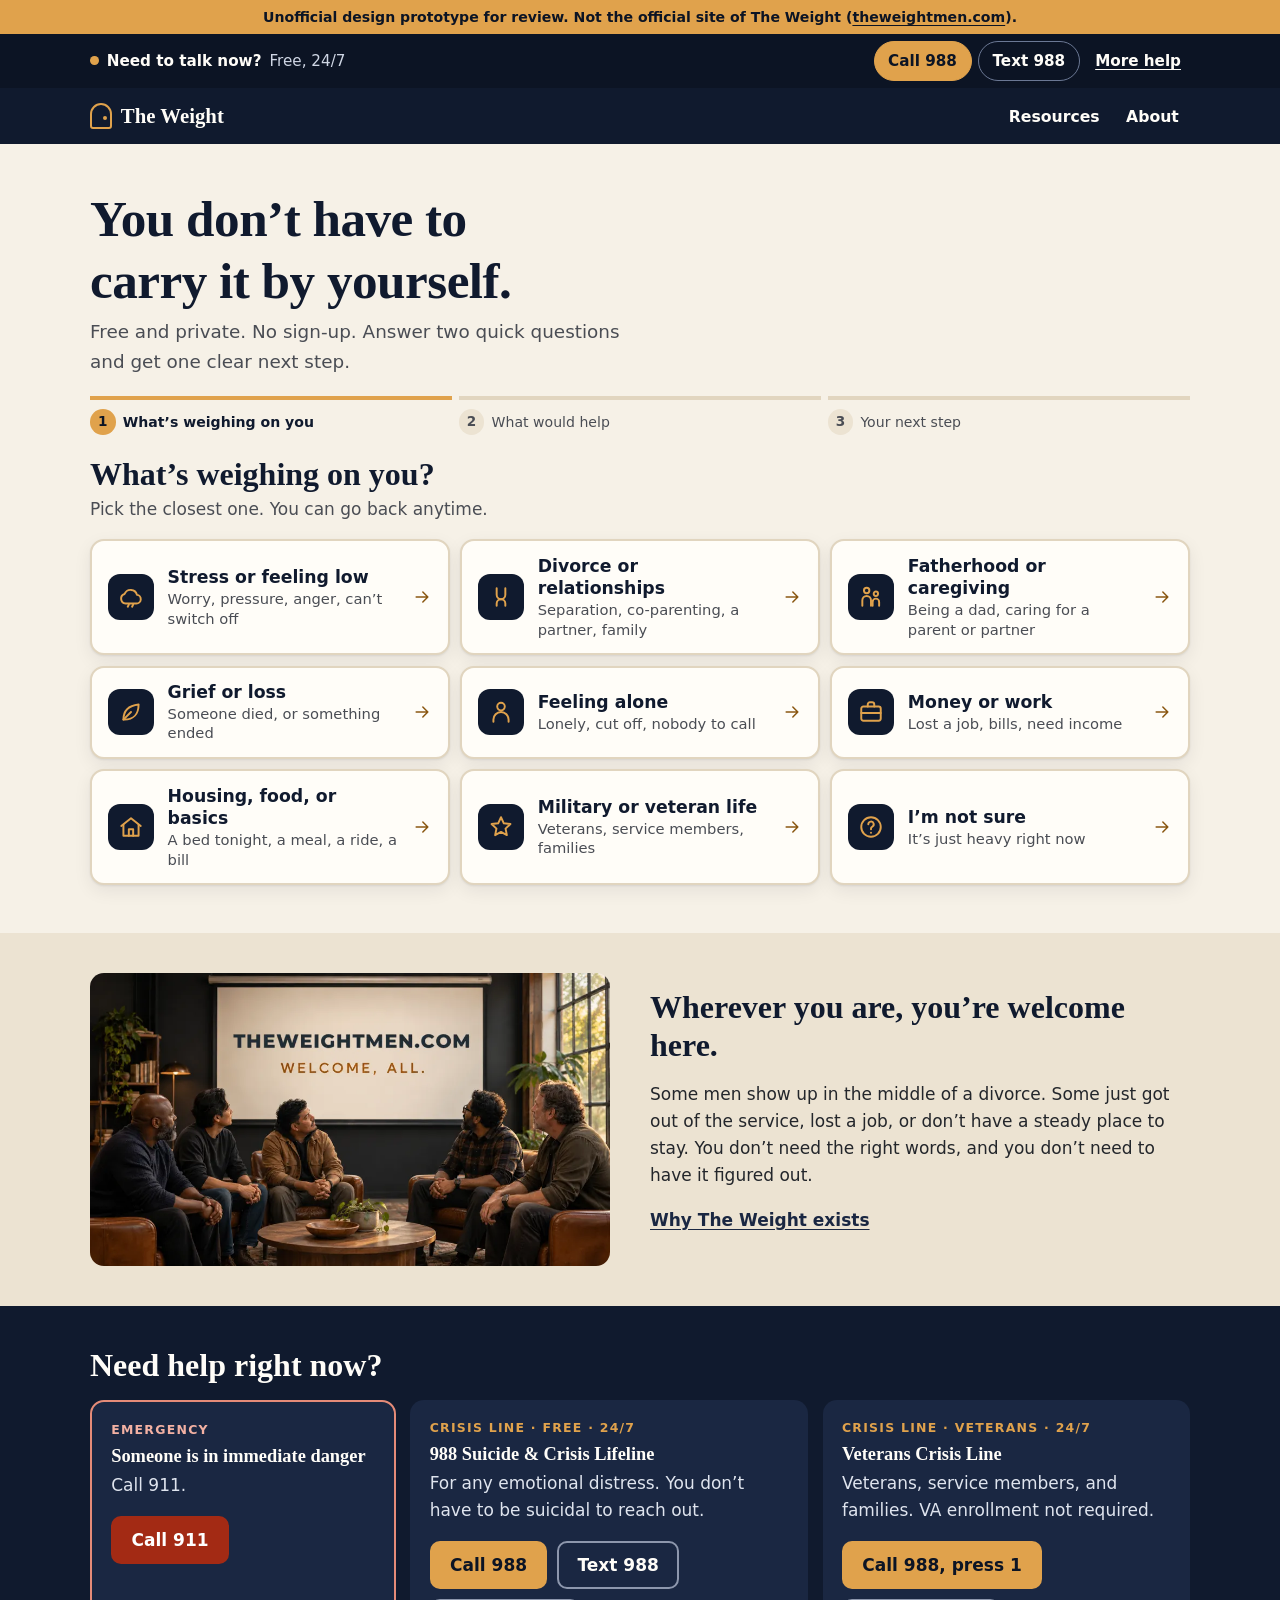
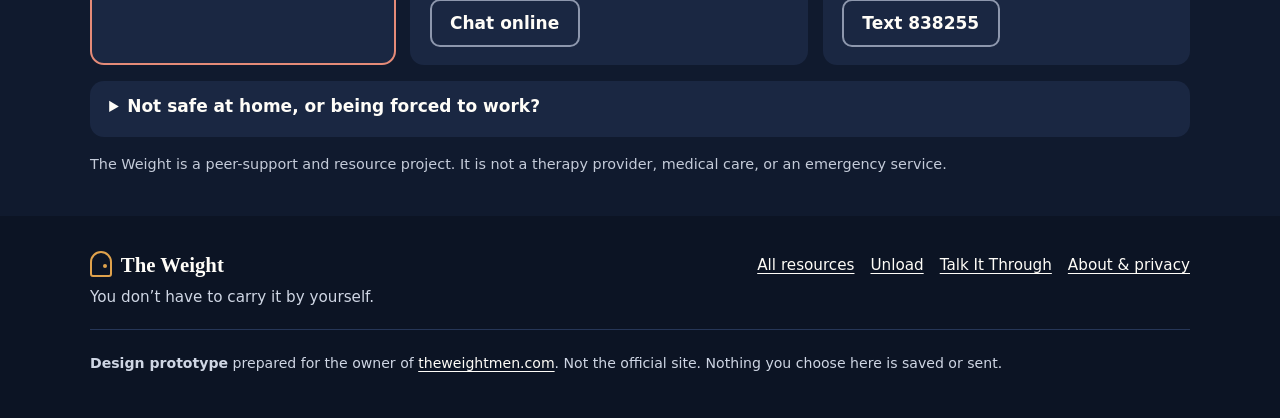
==== index.html @ 85273fcb "The Weight: action-first design prototype (unofficial, for review) Static site for GitHub Pages. Two" ====
<!doctype html>
<html lang="en">
<head>
  <meta charset="utf-8">
  <meta name="viewport" content="width=device-width, initial-scale=1">
  <title>The Weight — You don’t have to carry it by yourself.</title>
  <meta name="description" content="Free, private, no sign-up. Answer two quick questions and get one clear next step. For men carrying stress, grief, divorce, fatherhood, money worries, loneliness, and big life changes.">
  <meta name="robots" content="noindex, nofollow">
  <meta name="theme-color" content="#101a2e">
  <link rel="stylesheet" href="assets/css/styles.css">
  <script defer src="assets/js/resources.js"></script>
  <script defer src="assets/js/common.js"></script>
  <script defer src="assets/js/app.js"></script>
</head>
<body>
  <div class="proto-banner" role="note">Unofficial design prototype for review. Not the official site of The Weight (<a href="https://theweightmen.com/">theweightmen.com</a>).</div>
  <a class="skip-link" href="#wizard">Skip to the questions</a>

  <!-- Immediate support: on every page, works without JavaScript -->
  <div class="help-bar" role="region" aria-label="Immediate support">
    <div class="container help-bar__inner">
      <p class="help-bar__text"><span class="help-bar__dot" aria-hidden="true"></span><span class="help-bar__long">Need to talk now?</span> <span class="help-bar__free">Free, 24/7</span></p>
      <div class="help-bar__actions">
        <a class="hb-btn hb-btn--strong" href="tel:988">Call 988</a>
        <a class="hb-btn" href="sms:988">Text 988</a>
        <a class="hb-btn hb-btn--ghost" href="#urgent">More help<span class="sr-only">: emergency and crisis lines</span></a>
      </div>
    </div>
  </div>

  <header class="site-header">
    <div class="container site-header__inner">
      <a class="brand" href="index.html" aria-label="The Weight, home"><span class="brand__mark" aria-hidden="true"></span>The Weight</a>
      <nav aria-label="Main">
        <ul class="nav" role="list">
          <li><a href="resources.html">Resources</a></li>
          <li><a href="about.html">About</a></li>
        </ul>
      </nav>
    </div>
  </header>

  <main id="main">
    <section class="hero" aria-labelledby="hero-title">
      <div class="container hero__inner">
        <h1 class="hero__title" id="hero-title">You don’t have to carry it by yourself.</h1>
        <p class="hero__lead">Free and private. No sign-up. Answer two quick questions and get one clear next step.</p>
      </div>
    </section>

    <section class="wizard" id="wizard" aria-label="Find your next step" tabindex="-1">
      <div class="container">
        <ol class="progress" aria-label="Progress">
          <li class="progress__item is-current" data-progress="1" aria-current="step"><span class="progress__num" aria-hidden="true">1</span><span class="progress__label">What’s weighing on you</span></li>
          <li class="progress__item" data-progress="2"><span class="progress__num" aria-hidden="true">2</span><span class="progress__label">What would help</span></li>
          <li class="progress__item" data-progress="3"><span class="progress__num" aria-hidden="true">3</span><span class="progress__label">Your next step</span></li>
        </ol>

        <p class="progress__text" id="progress-text" aria-hidden="true">Step 1 of 2</p>
        <p class="sr-only" role="status" aria-live="polite" id="wizard-status"></p>

        <!-- STEP 1 -->
        <div class="step" id="step-1" data-step="1">
          <h2 class="step__title" tabindex="-1">What’s weighing on you?</h2>
          <p class="step__hint">Pick the closest one. You can go back anytime.</p>
          <ul class="cards" role="list" id="topic-cards">
            <!-- Filled from TW.TOPICS in assets/js/resources.js. Fallback links below if JavaScript is off. -->
          </ul>
          <noscript>
            <div class="noscript-box">
              <p><strong>The step-by-step questions need JavaScript.</strong> Everything is still one tap away:</p>
              <ul>
                <li><a href="resources.html">See all support resources</a></li>
                <li><a href="unload.html">Write it out privately (Unload)</a></li>
                <li>Call or text <a href="tel:988">988</a> any time. Emergency: <a href="tel:911">911</a>.</li>
              </ul>
            </div>
          </noscript>
        </div>

        <!-- STEP 2 -->
        <div class="step" id="step-2" data-step="2" hidden>
          <p class="step__crumb" id="step-2-crumb"></p>
          <h2 class="step__title" tabindex="-1">What would help right now?</h2>
          <p class="step__hint">Pick one. Nothing here is saved.</p>
          <ul class="cards cards--needs" role="list" id="need-cards"></ul>
        </div>

        <!-- RESULT -->
        <div class="step" id="step-3" data-step="3" hidden>
          <div id="result"></div>
        </div>

        <div class="wizard__controls" id="wizard-controls" hidden>
          <button type="button" class="btn btn--quiet" id="btn-back"><span aria-hidden="true">←</span> Back</button>
          <button type="button" class="btn btn--quiet" id="btn-restart">Start over</button>
        </div>
      </div>
    </section>

    <section class="welcome" aria-labelledby="welcome-title">
      <div class="container welcome__inner">
        <figure class="welcome__media">
          <picture>
            <source type="image/webp" srcset="assets/images/the-weight-hero-960.webp 960w, assets/images/the-weight-hero.webp 1672w" sizes="(min-width: 900px) 520px, 100vw">
            <img src="assets/images/the-weight-hero-960.jpg" width="960" height="540" loading="lazy" decoding="async"
              alt="Five men of different ages and backgrounds sit together in leather armchairs, looking up at a screen that reads “theweightmen.com — Welcome, all.”">
          </picture>
        </figure>
        <div class="welcome__text">
          <h2 id="welcome-title">Wherever you are, you’re welcome here.</h2>
          <p>Some men show up in the middle of a divorce. Some just got out of the service, lost a job, or don’t have a steady place to stay. You don’t need the right words, and you don’t need to have it figured out.</p>
          <p><a class="text-link" href="about.html">Why The Weight exists</a></p>
        </div>
      </div>
    </section>

    <!-- Full urgent panel: target of "More help" on every page -->
    <section class="urgent" id="urgent" aria-labelledby="urgent-title" tabindex="-1">
      <div class="container">
        <h2 id="urgent-title" class="urgent__title">Need help right now?</h2>
        <div class="urgent__grid">
          <div class="urgent__card urgent__card--emergency">
            <p class="tier">Emergency</p>
            <h3>Someone is in immediate danger</h3>
            <p>Call 911.</p>
            <a class="btn btn--danger" href="tel:911">Call 911</a>
          </div>
          <div class="urgent__card">
            <p class="tier">Crisis line · free · 24/7</p>
            <h3>988 Suicide &amp; Crisis Lifeline</h3>
            <p>For any emotional distress. You don’t have to be suicidal to reach out.</p>
            <div class="btn-row">
              <a class="btn btn--amber" href="tel:988">Call 988</a>
              <a class="btn btn--outline-light" href="sms:988">Text 988</a>
              <a class="btn btn--outline-light" href="https://chat.988lifeline.org/" target="_blank" rel="noopener">Chat online<span class="sr-only"> (opens in a new tab)</span></a>
            </div>
          </div>
          <div class="urgent__card">
            <p class="tier">Crisis line · veterans · 24/7</p>
            <h3>Veterans Crisis Line</h3>
            <p>Veterans, service members, and families. VA enrollment not required.</p>
            <div class="btn-row">
              <a class="btn btn--amber" href="tel:988">Call 988, press 1</a>
              <a class="btn btn--outline-light" href="sms:838255">Text 838255</a>
            </div>
          </div>
        </div>
        <details class="urgent__more">
          <summary>Not safe at home, or being forced to work?</summary>
          <ul class="plain-list">
            <li><strong>Abuse by a partner or family member:</strong> National Domestic Violence Hotline, <a href="tel:18007997233">1-800-799-7233</a> or text <a href="sms:88788">88788</a>. Men are welcome.</li>
            <li><strong>Sexual assault:</strong> RAINN, <a href="tel:18006564673">1-800-656-4673</a>.</li>
            <li><strong>Trafficking:</strong> National Human Trafficking Hotline, <a href="tel:18883737888">1-888-373-7888</a> or text <a href="sms:233733">233733</a>.</li>
          </ul>
        </details>
        <p class="urgent__note">The Weight is a peer-support and resource project. It is not a therapy provider, medical care, or an emergency service.</p>
      </div>
    </section>
  </main>

  <footer class="site-footer">
    <div class="container site-footer__inner">
      <div>
        <p class="brand brand--footer"><span class="brand__mark" aria-hidden="true"></span>The Weight</p>
        <p class="site-footer__tag">You don’t have to carry it by yourself.</p>
      </div>
      <nav aria-label="Footer">
        <ul class="footer-links" role="list">
          <li><a href="resources.html">All resources</a></li>
          <li><a href="unload.html">Unload</a></li>
          <li><a href="talk.html">Talk It Through</a></li>
          <li><a href="about.html">About &amp; privacy</a></li>
        </ul>
      </nav>
    </div>
    <div class="container site-footer__fine">
      <p><strong>Design prototype</strong> prepared for the owner of <a href="https://theweightmen.com/">theweightmen.com</a>. Not the official site. Nothing you choose here is saved or sent.</p>
    </div>
  </footer>
</body>
</html>
---- assets/css/styles.css ----
/* ─────────────────────────────────────────────────────────────
   The Weight — action-first prototype
   Palette and type are taken from theweightmen.com (navy, cream,
   amber/bronze, serif headings) so the brand stays recognisable.
   Mobile-first. No external fonts, libraries, or tracking.
   ───────────────────────────────────────────────────────────── */
:root {
  --navy-900: #0c1424;
  --navy-800: #101a2e;
  --navy-700: #1a2742;
  --navy-600: #263657;
  --charcoal: #23262b;
  --charcoal-soft: #4a4d54;
  --cream: #f6f1e7;
  --cream-2: #ece3d2;
  --cream-3: #e1d5bf;
  --amber: #e0a24c;        /* bronze/amber on navy */
  --amber-strong: #f0b562;
  --amber-ink: #8a5712;    /* amber for text on cream (AA) */
  --red: #a32a14;
  --white: #fffdf8;

  --serif: "Iowan Old Style", "Palatino Linotype", Palatino, Georgia, "Times New Roman", serif;
  --sans: system-ui, -apple-system, "Segoe UI", Roboto, "Helvetica Neue", Arial, sans-serif;

  --radius: 14px;
  --shadow: 0 1px 2px rgba(12,20,36,.08), 0 6px 18px rgba(12,20,36,.07);
  --focus: 3px solid #b5730f;
}

*, *::before, *::after { box-sizing: border-box; }
html { -webkit-text-size-adjust: 100%; }
body {
  margin: 0; font-family: var(--sans); font-size: 1.0625rem; line-height: 1.6;
  color: var(--charcoal); background: var(--cream); overflow-wrap: break-word;
}
img { max-width: 100%; height: auto; display: block; }
h1, h2, h3, h4 { font-family: var(--serif); line-height: 1.2; color: var(--navy-800); margin: 0 0 .5em; font-weight: 600; }
h1 { font-size: clamp(1.9rem, 6.5vw, 3.2rem); letter-spacing: -.01em; }
h2 { font-size: clamp(1.45rem, 4vw, 2rem); }
h3 { font-size: 1.2rem; }
p { margin: 0 0 1em; }
a { color: var(--navy-700); text-underline-offset: .18em; }
a:hover { color: var(--amber-ink); }
:focus-visible { outline: var(--focus); outline-offset: 3px; border-radius: 4px; }
[tabindex="-1"]:focus { outline: none; }
[hidden] { display: none !important; }
@media (prefers-reduced-motion: reduce) { * { transition: none !important; animation: none !important; scroll-behavior: auto !important; } }

.sr-only { position: absolute !important; width: 1px; height: 1px; padding: 0; margin: -1px; overflow: hidden; clip: rect(0 0 0 0); white-space: nowrap; border: 0; }
.skip-link { position: absolute; left: 1rem; top: -100px; z-index: 100; background: var(--amber); color: var(--navy-900); padding: .6rem 1rem; border-radius: 8px; font-weight: 700; }
.skip-link:focus { top: .5rem; }
.container { width: min(100% - 2rem, 1100px); margin-inline: auto; }
.narrow { max-width: 720px; }

/* ── Immediate-support bar (every page) ─────────────────── */
.help-bar { background: var(--navy-900); color: var(--white); font-size: .95rem; position: sticky; top: 0; z-index: 50; }
.help-bar__inner { display: flex; flex-wrap: wrap; align-items: center; justify-content: space-between; gap: .4rem .75rem; padding: .45rem 0; }
.help-bar__text { margin: 0; font-weight: 600; display: flex; align-items: center; gap: .5rem; }
.help-bar__free { font-weight: 400; color: #cfd6e4; }
.help-bar__dot { width: .55rem; height: .55rem; border-radius: 50%; background: var(--amber); flex: none; }
.help-bar__actions { display: flex; gap: .4rem; flex-wrap: wrap; }
.hb-btn { display: inline-flex; align-items: center; min-height: 40px; padding: .3rem .85rem; border-radius: 999px; border: 1.5px solid #6b7894; color: var(--white); text-decoration: none; font-weight: 700; white-space: nowrap; }
.hb-btn:hover { color: var(--navy-900); background: var(--amber-strong); border-color: var(--amber-strong); }
.hb-btn--strong { background: var(--amber); border-color: var(--amber); color: var(--navy-900); }
.hb-btn--ghost { border-color: transparent; text-decoration: underline; text-underline-offset: .2em; padding-inline: .5rem; }
.help-bar :focus-visible { outline-color: var(--amber-strong); }
@media (max-width: 560px) {
  .help-bar__text { display: none; }
  .help-bar__inner { justify-content: center; padding: .35rem 0; }
  .help-bar__actions { flex-wrap: nowrap; }
  .hb-btn { padding-inline: .7rem; }
}
@media (max-width: 340px) { .hb-btn { padding-inline: .5rem; font-size: .9rem; } .hb-btn--ghost { padding-inline: .3rem; } }
@media (max-height: 480px) { .help-bar { position: static; } }

/* ── Header ──────────────────────────────────────────────── */
.site-header { background: var(--navy-800); color: var(--white); }
.site-header__inner { display: flex; align-items: center; justify-content: space-between; gap: 1rem; min-height: 56px; flex-wrap: wrap; }
.brand { display: inline-flex; align-items: center; gap: .55rem; white-space: nowrap; font-family: var(--serif); font-size: 1.3rem; font-weight: 600; color: var(--white); text-decoration: none; }
.brand:hover { color: var(--amber-strong); }
.brand__mark { width: 22px; height: 26px; border: 2.5px solid var(--amber); border-radius: 11px 11px 3px 3px; position: relative; flex: none; }
.brand__mark::after { content: ""; position: absolute; right: 3px; top: 11px; width: 4px; height: 4px; border-radius: 50%; background: var(--amber); }
.nav { display: flex; gap: .25rem; list-style: none; margin: 0; padding: 0; }
.nav a { color: var(--white); text-decoration: none; padding: .6rem .7rem; display: inline-block; border-radius: 8px; font-weight: 600; font-size: .98rem; }
.nav a:hover, .nav a[aria-current="page"] { color: var(--amber-strong); text-decoration: underline; }
.site-header :focus-visible { outline-color: var(--amber-strong); }

/* ── Buttons ─────────────────────────────────────────────── */
.btn { display: inline-flex; align-items: center; justify-content: center; gap: .5rem; min-height: 48px; padding: .65rem 1.15rem; border-radius: 10px; border: 2px solid transparent; font: inherit; font-weight: 700; text-decoration: none; cursor: pointer; line-height: 1.2; text-align: center; }
.btn .icon { width: 20px; height: 20px; flex: none; }
.btn--amber { background: var(--amber); color: var(--navy-900); }
.btn--amber:hover { background: var(--amber-strong); color: var(--navy-900); }
.btn--navy { background: var(--navy-800); color: var(--white); }
.btn--navy:hover { background: var(--navy-600); color: var(--white); }
.btn--outline { border-color: var(--navy-800); color: var(--navy-800); background: transparent; }
.btn--outline:hover { background: var(--navy-800); color: var(--white); }
.btn--outline-light { border-color: #8d97ad; color: var(--white); background: transparent; }
.btn--outline-light:hover { border-color: var(--amber-strong); color: var(--amber-strong); }
.btn--danger { background: var(--red); color: #fff; }
.btn--danger:hover { background: #7f1f0d; color: #fff; }
.btn--quiet { background: transparent; border-color: var(--cream-3); color: var(--navy-800); }
.btn--quiet:hover { border-color: var(--navy-800); color: var(--navy-800); }
.btn-row { display: flex; flex-wrap: wrap; gap: .6rem; }
.text-link { font-weight: 700; }

/* ── Hero ────────────────────────────────────────────────── */
.hero { padding: 1.25rem 0 .25rem; }
@media (max-width: 560px) { .hero__lead { font-size: 1.02rem; } .site-header__inner { min-height: 48px; } .nav a { padding: .5rem .5rem; } .brand { font-size: 1.15rem; } }
.eyebrow { text-transform: uppercase; letter-spacing: .14em; font-size: .8rem; font-weight: 700; color: var(--amber-ink); margin-bottom: .5rem; }
.hero__title { max-width: 18ch; margin-bottom: .4rem; }
.hero__lead { font-size: 1.15rem; color: var(--charcoal-soft); max-width: 46ch; margin: 0; }
@media (min-width: 760px) { .hero { padding-top: 2.75rem; } }

/* ── Wizard ──────────────────────────────────────────────── */
.wizard { padding: 1rem 0 3rem; }
.wizard:focus { outline: none; }
.progress { list-style: none; display: flex; gap: .4rem; margin: 0 0 1.25rem; padding: 0; counter-reset: none; }
.progress__item { flex: 1; display: flex; align-items: center; gap: .45rem; font-size: .88rem; color: var(--charcoal-soft); padding-top: .55rem; border-top: 4px solid var(--cream-3); min-width: 0; }
.progress__num { width: 1.6rem; height: 1.6rem; border-radius: 50%; display: inline-grid; place-items: center; background: var(--cream-2); font-weight: 700; flex: none; font-size: .85rem; }
.progress__item.is-done { border-top-color: var(--navy-700); }
.progress__item.is-done .progress__num { background: var(--navy-700); color: var(--white); }
.progress__item.is-current { border-top-color: var(--amber); color: var(--navy-800); font-weight: 700; }
.progress__item.is-current .progress__num { background: var(--amber); color: var(--navy-900); }
.progress__item.is-skipped { opacity: .55; }
.progress__item.is-skipped .progress__label::after { content: " (skipped)"; font-weight: 400; }
.progress__text { display: none; font-size: .9rem; font-weight: 700; color: var(--amber-ink); margin: -.75rem 0 .5rem; }
@media (max-width: 560px) {
  .progress { margin-bottom: 1rem; }
  .progress__item { padding-top: 0; }
  .progress__num, .progress__label { position: absolute; width: 1px; height: 1px; overflow: hidden; clip: rect(0 0 0 0); }
  .progress__text { display: block; }
  .hero__eyebrow { display: none; }
  .site-header__inner { flex-wrap: nowrap; gap: .5rem; }
}

.step__title { margin-bottom: .2rem; }
.step__title:focus { outline: none; }
.step__hint { color: var(--charcoal-soft); margin-bottom: 1rem; }
.step__crumb { font-size: .95rem; color: var(--charcoal-soft); margin-bottom: .35rem; }

.cards { list-style: none; margin: 0; padding: 0; display: grid; gap: .65rem; grid-template-columns: 1fr; }
@media (min-width: 600px) { .cards { grid-template-columns: 1fr 1fr; } }
@media (min-width: 960px) { .cards { grid-template-columns: repeat(3, 1fr); } .cards--needs { grid-template-columns: repeat(2, 1fr); max-width: 820px; } }
.choice { width: 100%; height: 100%; display: flex; align-items: center; gap: .85rem; text-align: left; padding: .85rem 1rem; min-height: 72px; background: var(--white); border: 2px solid var(--cream-3); border-radius: var(--radius); font: inherit; color: var(--charcoal); cursor: pointer; box-shadow: var(--shadow); transition: border-color .15s, transform .15s; }
.choice:hover { border-color: var(--navy-700); }
.choice:active { transform: translateY(1px); }
.choice:focus-visible { outline: var(--focus); outline-offset: 2px; border-color: var(--navy-700); }
.choice__icon { width: 46px; height: 46px; border-radius: 12px; background: var(--navy-800); color: var(--amber); display: grid; place-items: center; flex: none; }
.choice__icon .icon { width: 26px; height: 26px; }
.choice__text { display: flex; flex-direction: column; min-width: 0; flex: 1; }
.choice__label { font-weight: 700; font-size: 1.08rem; color: var(--navy-800); line-height: 1.3; }
.choice__hint { font-size: .92rem; color: var(--charcoal-soft); line-height: 1.35; }
.choice__arrow { width: 20px; height: 20px; color: var(--amber-ink); flex: none; }
.wizard__controls { display: flex; gap: .6rem; margin-top: 1.5rem; flex-wrap: wrap; }

.noscript-box { background: var(--white); border: 2px solid var(--cream-3); border-radius: var(--radius); padding: 1rem 1.25rem; }

/* ── Result ──────────────────────────────────────────────── */
.result__lead { font-size: 1.12rem; max-width: 60ch; }
.primary { background: var(--navy-800); color: var(--white); border-radius: var(--radius); padding: 1.25rem; margin: 1rem 0 1.25rem; box-shadow: var(--shadow); }
.primary__tag { display: inline-block; background: var(--amber); color: var(--navy-900); font-weight: 800; font-size: .78rem; letter-spacing: .08em; text-transform: uppercase; padding: .15rem .55rem; border-radius: 999px; margin-bottom: .6rem; }
.primary__name { color: var(--white); font-size: 1.45rem; margin-bottom: .3rem; }
.primary__offers { color: #dfe4ee; max-width: 60ch; }
.primary :focus-visible { outline-color: var(--amber-strong); }
.primary .verify { color: #c4cbd9; }
@media (min-width: 760px) { .primary { padding: 1.6rem 1.75rem; } }
.verify { font-size: .85rem; margin: .75rem 0 0; color: var(--charcoal-soft); }
.verify--prototype::before { content: "◇ "; }
.verify--owner::before { content: "✓ "; }
.next { background: var(--white); border-left: 4px solid var(--amber); border-radius: 0 var(--radius) var(--radius) 0; padding: 1rem 1.25rem; margin-bottom: 1.5rem; max-width: 760px; }
.next__title { font-size: 1.05rem; font-family: var(--sans); font-weight: 800; margin-bottom: .4rem; }
.next__list { margin: 0; padding-left: 1.25rem; }
.next__list li { margin-bottom: .3rem; }
.also__title { font-size: 1.1rem; }
.also { list-style: none; padding: 0; margin: 0 0 1.25rem; display: grid; gap: .75rem; }
@media (min-width: 760px) { .also { grid-template-columns: 1fr 1fr; } }
.also__item { background: var(--white); border: 2px solid var(--cream-3); border-radius: var(--radius); padding: 1rem 1.1rem; }
.also__name { font-family: var(--sans); font-size: 1.05rem; font-weight: 800; margin-bottom: .25rem; }
.also__note { font-weight: 700; color: var(--amber-ink); margin-bottom: .25rem; }
.also__offers { font-size: .97rem; color: var(--charcoal-soft); }
.also .btn { min-height: 44px; padding: .5rem .9rem; font-size: .97rem; }
.result__fine { font-size: .9rem; color: var(--charcoal-soft); max-width: 70ch; }

/* ── Welcome ─────────────────────────────────────────────── */
.welcome { background: var(--cream-2); padding: 2.5rem 0; }
.welcome__inner { display: grid; gap: 1.5rem; align-items: center; }
.welcome__media { margin: 0; }
.welcome__media img { border-radius: var(--radius); }
@media (min-width: 900px) { .welcome__inner { grid-template-columns: 520px 1fr; gap: 2.5rem; } }

/* ── Urgent panel ────────────────────────────────────────── */
.urgent { background: var(--navy-800); color: var(--white); padding: 2.5rem 0; scroll-margin-top: 60px; }
.urgent:focus { outline: none; }
.urgent__title { color: var(--white); }
.urgent__grid { display: grid; gap: .9rem; }
@media (min-width: 860px) { .urgent__grid { grid-template-columns: 1fr 1.3fr 1.2fr; } }
.urgent__card { background: var(--navy-700); border-radius: var(--radius); padding: 1.1rem 1.2rem; }
.urgent__card h3 { color: var(--white); font-size: 1.15rem; margin-bottom: .3rem; }
.urgent__card p { color: #dfe4ee; }
.urgent__card--emergency { border: 2px solid #e58b78; }
.tier { font-size: .78rem; text-transform: uppercase; letter-spacing: .1em; font-weight: 800; color: var(--amber) !important; margin-bottom: .35rem; }
.urgent__card--emergency .tier { color: #f3b1a3 !important; }
.urgent a:not(.btn) { color: var(--amber-strong); }
.urgent :focus-visible { outline-color: var(--amber-strong); }
.urgent__more { margin-top: 1rem; background: var(--navy-700); border-radius: var(--radius); padding: .75rem 1.2rem; }
.urgent__more summary { cursor: pointer; font-weight: 700; min-height: 32px; display: list-item; }
.urgent__note { font-size: .9rem; color: #c4cbd9; margin: 1rem 0 0; }
.plain-list { padding-left: 1.2rem; margin: .5rem 0 0; }
.plain-list li { margin-bottom: .4rem; }

/* ── Footer ──────────────────────────────────────────────── */
.site-footer { background: var(--navy-900); color: #cfd6e4; padding: 2rem 0 1.5rem; font-size: .95rem; }
.site-footer__inner { display: flex; flex-wrap: wrap; justify-content: space-between; gap: 1rem; }
.brand--footer { margin: 0 0 .25rem; }
.site-footer__tag { margin: 0; }
.footer-links { list-style: none; margin: 0; padding: 0; display: flex; flex-wrap: wrap; gap: .25rem 1rem; }
.footer-links a, .site-footer a { color: var(--white); display: inline-block; padding: .35rem 0; }
.site-footer__fine { border-top: 1px solid var(--navy-600); margin-top: 1.25rem; padding-top: 1rem; font-size: .88rem; }
.site-footer :focus-visible { outline-color: var(--amber-strong); }

/* ── Secondary pages ─────────────────────────────────────── */
.page { padding: 2rem 0 3rem; }
.page__lead { font-size: 1.15rem; color: var(--charcoal-soft); max-width: 60ch; }
.panel { background: var(--white); border: 2px solid var(--cream-3); border-radius: var(--radius); padding: 1.1rem 1.25rem; margin-bottom: 1rem; }
.jump { display: flex; flex-wrap: wrap; gap: .5rem; list-style: none; padding: 0; margin: 0 0 1.5rem; }
.jump a { display: inline-flex; align-items: center; min-height: 44px; padding: .35rem .9rem; border-radius: 999px; background: var(--white); border: 2px solid var(--cream-3); text-decoration: none; font-weight: 700; }
.jump a:hover { border-color: var(--navy-700); }
.res-group { margin-bottom: 2.25rem; scroll-margin-top: 64px; }
.res-group__lead { color: var(--charcoal-soft); max-width: 62ch; }
.res-list { list-style: none; padding: 0; margin: 0; display: grid; gap: .75rem; }
@media (min-width: 760px) { .res-list { grid-template-columns: 1fr 1fr; } }
.res { background: var(--white); border: 2px solid var(--cream-3); border-radius: var(--radius); padding: 1rem 1.1rem; display: flex; flex-direction: column; }
.res h3 { font-family: var(--sans); font-size: 1.05rem; font-weight: 800; margin-bottom: .25rem; }
.res p { font-size: .97rem; }
.res .btn-row { margin-top: auto; }
.res .btn { min-height: 44px; padding: .5rem .9rem; font-size: .97rem; }
.badge { display: inline-block; font-size: .78rem; font-weight: 800; letter-spacing: .06em; text-transform: uppercase; padding: .1rem .5rem; border-radius: 999px; background: var(--cream-2); color: var(--navy-800); margin-bottom: .4rem; }
details.more { background: var(--white); border: 2px solid var(--cream-3); border-radius: var(--radius); padding: .8rem 1.1rem; margin-bottom: .75rem; }
details.more summary { cursor: pointer; font-weight: 700; color: var(--navy-800); min-height: 32px; }
details.more[open] summary { margin-bottom: .6rem; }
.stats { display: grid; gap: .75rem; margin: .5rem 0 1rem; }
@media (min-width: 600px) { .stats { grid-template-columns: 1fr 1fr; } }
.stat { background: var(--cream); border-radius: 10px; padding: .8rem 1rem; }
.stat__value { font-family: var(--serif); font-size: 1.9rem; color: var(--navy-800); font-weight: 600; display: block; line-height: 1.1; }
table { border-collapse: collapse; width: 100%; font-size: .95rem; }
th, td { text-align: left; padding: .45rem .5rem; border-bottom: 1px solid var(--cream-3); }
.table-wrap { overflow-x: auto; }

/* Unload / Talk */
.field { margin-bottom: 1rem; }
.field label, .field legend { display: block; font-weight: 700; margin-bottom: .35rem; color: var(--navy-800); }
textarea, input[type="text"] { width: 100%; font: inherit; padding: .75rem .9rem; border: 2px solid #b9ab92; border-radius: 10px; background: var(--white); color: var(--charcoal); }
textarea:focus-visible, input[type="text"]:focus-visible { outline: var(--focus); outline-offset: 1px; border-color: var(--navy-700); }
textarea { min-height: 14rem; resize: vertical; line-height: 1.55; }
.prompts { display: flex; flex-wrap: wrap; gap: .5rem; margin: 0 0 .75rem; padding: 0; list-style: none; }
.chip { min-height: 44px; padding: .35rem .9rem; border-radius: 999px; border: 2px solid var(--cream-3); background: var(--white); font: inherit; font-weight: 600; color: var(--navy-800); cursor: pointer; }
.chip:hover { border-color: var(--navy-700); }
.radio-grid { display: grid; gap: .5rem; border: 0; padding: 0; margin: 0 0 1rem; }
@media (min-width: 600px) { .radio-grid { grid-template-columns: 1fr 1fr; } }
.radio-grid legend { grid-column: 1 / -1; }
.radio { display: flex; align-items: center; gap: .6rem; background: var(--white); border: 2px solid var(--cream-3); border-radius: 10px; padding: .65rem .85rem; cursor: pointer; min-height: 48px; font-weight: 600; }
.radio input { width: 1.2rem; height: 1.2rem; accent-color: var(--navy-800); }
.radio:has(input:checked) { border-color: var(--navy-700); background: #fffaf0; }
.preview { background: var(--white); border: 2px dashed #b9ab92; border-radius: 10px; padding: 1rem; min-height: 4rem; white-space: pre-wrap; }
.status { min-height: 1.6em; font-weight: 600; color: var(--navy-700); }
.meta { font-size: .9rem; color: var(--charcoal-soft); }

/* Presentation */
.slide { padding: 2.5rem 0; border-bottom: 1px solid var(--cream-3); }
.slide:nth-child(even) { background: var(--cream-2); }
.compare { display: grid; gap: 1rem; }
@media (min-width: 760px) { .compare { grid-template-columns: 1fr 1fr; } }
.compare figure { margin: 0; }
.compare img { border: 1px solid var(--cream-3); border-radius: 10px; }
.compare figcaption { font-size: .9rem; color: var(--charcoal-soft); margin-top: .35rem; }
.kpis { display: grid; gap: .75rem; grid-template-columns: repeat(auto-fit, minmax(180px, 1fr)); }
.kpi { background: var(--white); border-radius: var(--radius); padding: 1rem; border: 2px solid var(--cream-3); }
.kpi strong { display: block; font-family: var(--serif); font-size: 1.9rem; color: var(--navy-800); }

@media print { .help-bar { position: static; } }

.proto-banner { background: var(--amber); color: var(--navy-900); text-align: center; font-weight: 600; font-size: .88rem; padding: .35rem 1rem; }
.proto-banner a { color: inherit; }
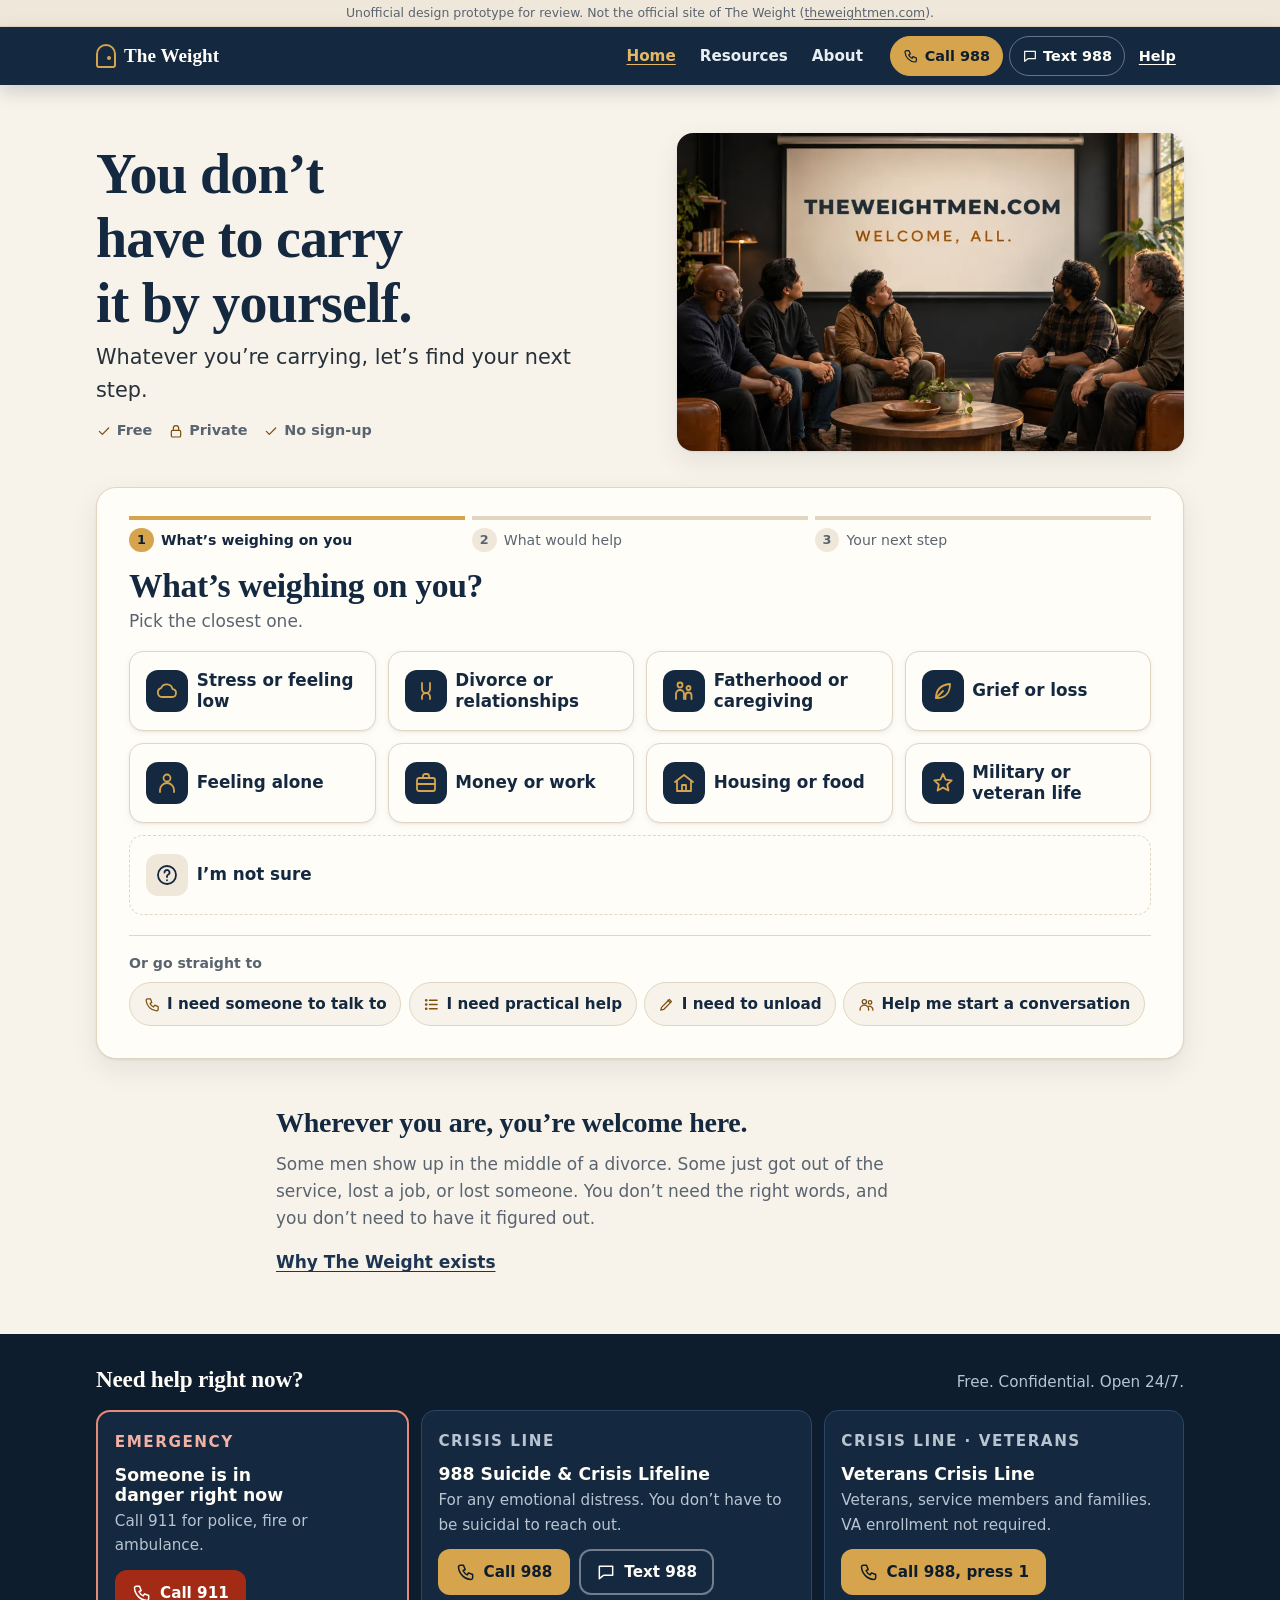
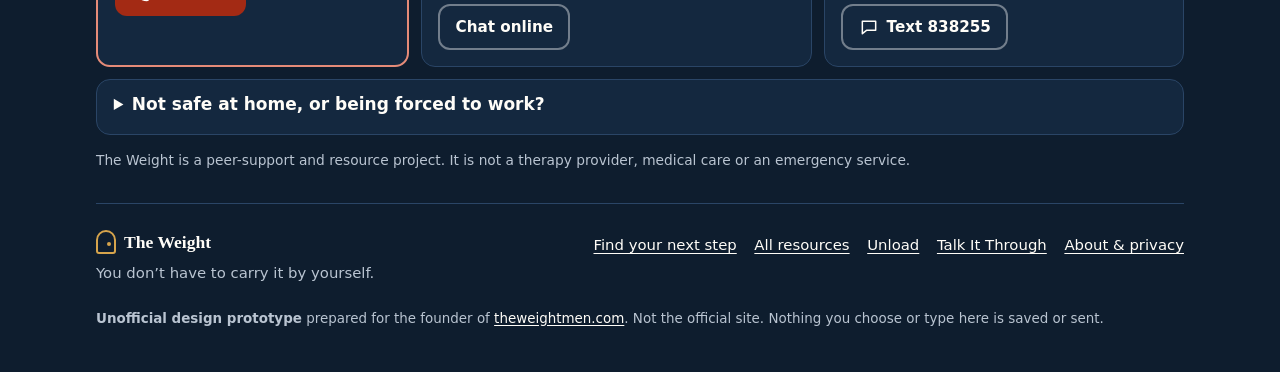
==== commit 49b6d27c: "Design refinement: mobile-first wizard, compact crisis header, calmer Unload, clearer Talk It Throug" ====
--- a/index.html
+++ b/index.html
@@ -4,9 +4,9 @@
   <meta charset="utf-8">
   <meta name="viewport" content="width=device-width, initial-scale=1">
   <title>The Weight — You don’t have to carry it by yourself.</title>
-  <meta name="description" content="Free, private, no sign-up. Answer two quick questions and get one clear next step. For men carrying stress, grief, divorce, fatherhood, money worries, loneliness, and big life changes.">
+  <meta name="description" content="Free, private, no sign-up. Answer two quick questions and get one clear next step.">
   <meta name="robots" content="noindex, nofollow">
-  <meta name="theme-color" content="#101a2e">
+  <meta name="theme-color" content="#14283f">
   <link rel="stylesheet" href="assets/css/styles.css">
   <script defer src="assets/js/resources.js"></script>
   <script defer src="assets/js/common.js"></script>
@@ -15,85 +15,90 @@
 <body>
   <div class="proto-banner" role="note">Unofficial design prototype for review. Not the official site of The Weight (<a href="https://theweightmen.com/">theweightmen.com</a>).</div>
   <a class="skip-link" href="#wizard">Skip to the questions</a>
-
-  <!-- Immediate support: on every page, works without JavaScript -->
-  <div class="help-bar" role="region" aria-label="Immediate support">
-    <div class="container help-bar__inner">
-      <p class="help-bar__text"><span class="help-bar__dot" aria-hidden="true"></span><span class="help-bar__long">Need to talk now?</span> <span class="help-bar__free">Free, 24/7</span></p>
-      <div class="help-bar__actions">
-        <a class="hb-btn hb-btn--strong" href="tel:988">Call 988</a>
-        <a class="hb-btn" href="sms:988">Text 988</a>
-        <a class="hb-btn hb-btn--ghost" href="#urgent">More help<span class="sr-only">: emergency and crisis lines</span></a>
-      </div>
-    </div>
-  </div>
-
   <header class="site-header">
     <div class="container site-header__inner">
-      <a class="brand" href="index.html" aria-label="The Weight, home"><span class="brand__mark" aria-hidden="true"></span>The Weight</a>
-      <nav aria-label="Main">
-        <ul class="nav" role="list">
-          <li><a href="resources.html">Resources</a></li>
-          <li><a href="about.html">About</a></li>
-        </ul>
-      </nav>
+      <a class="brand" href="index.html" aria-label="The Weight, home"><span class="brand__mark" aria-hidden="true"></span><span class="brand__text">The Weight</span></a>
+      <nav aria-label="Main"><ul class="nav" role="list"><li><a href="index.html" aria-current="page">Home</a></li><li><a href="resources.html">Resources</a></li><li><a href="about.html">About</a></li></ul></nav>
+      <div class="crisis" role="group" aria-label="Talk to someone now, free, 24/7">
+        <a class="crisis__btn crisis__btn--call" href="tel:988"><svg class="icon " viewBox="0 0 24 24" width="24" height="24" aria-hidden="true" focusable="false" fill="none" stroke="currentColor" stroke-width="1.8" stroke-linecap="round" stroke-linejoin="round"><path d="M5 4h4l2 5-2.5 1.5a11 11 0 0 0 5 5L15 13l5 2v4a2 2 0 0 1-2 2A16 16 0 0 1 3 6a2 2 0 0 1 2-2"/></svg>Call 988</a>
+        <a class="crisis__btn" href="sms:988"><svg class="icon " viewBox="0 0 24 24" width="24" height="24" aria-hidden="true" focusable="false" fill="none" stroke="currentColor" stroke-width="1.8" stroke-linecap="round" stroke-linejoin="round"><path d="M4 5h16v11H9l-5 4z"/></svg>Text 988</a>
+        <a class="crisis__btn crisis__btn--more" href="#urgent">Help<span class="sr-only">: emergency and crisis lines</span></a>
+      </div>
     </div>
   </header>
 
-  <main id="main">
+  <main id="main" tabindex="-1">
     <section class="hero" aria-labelledby="hero-title">
-      <div class="container hero__inner">
-        <h1 class="hero__title" id="hero-title">You don’t have to carry it by yourself.</h1>
-        <p class="hero__lead">Free and private. No sign-up. Answer two quick questions and get one clear next step.</p>
+      <div class="container hero__grid">
+        <div>
+          <h1 class="hero__title" id="hero-title">You don’t have to carry it by yourself.</h1>
+          <p class="hero__lead">Whatever you’re carrying, let’s find your next step.</p>
+          <ul class="trust" role="list">
+            <li><svg class="icon " viewBox="0 0 24 24" width="24" height="24" aria-hidden="true" focusable="false" fill="none" stroke="currentColor" stroke-width="1.8" stroke-linecap="round" stroke-linejoin="round"><path d="M5 12.5l4.5 4.5L19 7.5"/></svg>Free</li><li><svg class="icon " viewBox="0 0 24 24" width="24" height="24" aria-hidden="true" focusable="false" fill="none" stroke="currentColor" stroke-width="1.8" stroke-linecap="round" stroke-linejoin="round"><rect x="5" y="11" width="14" height="10" rx="2"/><path d="M8 11V8a4 4 0 0 1 8 0v3"/></svg>Private</li><li><svg class="icon " viewBox="0 0 24 24" width="24" height="24" aria-hidden="true" focusable="false" fill="none" stroke="currentColor" stroke-width="1.8" stroke-linecap="round" stroke-linejoin="round"><path d="M5 12.5l4.5 4.5L19 7.5"/></svg>No sign-up</li>
+          </ul>
+        </div>
+        <figure class="hero__media">
+          <picture>
+            <source type="image/webp" srcset="assets/images/the-weight-hero-960.webp 960w, assets/images/the-weight-hero.webp 1672w" sizes="(min-width: 900px) 520px, 100vw">
+            <img src="assets/images/the-weight-hero-960.jpg" width="960" height="540" loading="lazy" decoding="async"
+              alt="Five men of different ages and backgrounds sit together in armchairs, talking. Illustrative image.">
+          </picture>
+        </figure>
       </div>
     </section>
 
     <section class="wizard" id="wizard" aria-label="Find your next step" tabindex="-1">
       <div class="container">
-        <ol class="progress" aria-label="Progress">
-          <li class="progress__item is-current" data-progress="1" aria-current="step"><span class="progress__num" aria-hidden="true">1</span><span class="progress__label">What’s weighing on you</span></li>
-          <li class="progress__item" data-progress="2"><span class="progress__num" aria-hidden="true">2</span><span class="progress__label">What would help</span></li>
-          <li class="progress__item" data-progress="3"><span class="progress__num" aria-hidden="true">3</span><span class="progress__label">Your next step</span></li>
-        </ol>
+        <div class="wizard__panel">
+          <ol class="progress" aria-label="Progress">
+            <li class="progress__item is-current" data-progress="1" aria-current="step"><span class="progress__num" aria-hidden="true">1</span><span class="progress__label">What’s weighing on you</span></li>
+            <li class="progress__item" data-progress="2"><span class="progress__num" aria-hidden="true">2</span><span class="progress__label">What would help</span></li>
+            <li class="progress__item" data-progress="3"><span class="progress__num" aria-hidden="true">3</span><span class="progress__label">Your next step</span></li>
+          </ol>
+          <p class="progress__text" id="progress-text" aria-hidden="true">Step 1 of 2</p>
+          <p class="sr-only" role="status" aria-live="polite" id="wizard-status"></p>
 
-        <p class="progress__text" id="progress-text" aria-hidden="true">Step 1 of 2</p>
-        <p class="sr-only" role="status" aria-live="polite" id="wizard-status"></p>
+          <div class="step" id="step-1" data-step="1">
+            <h2 class="step__title" tabindex="-1">What’s weighing on you?</h2>
+            <p class="step__hint">Pick the closest one.</p>
+            <ul class="cards" role="list" id="topic-cards"></ul>
+            <noscript>
+              <div class="noscript-box">
+                <p><strong>The questions need JavaScript.</strong> Everything is still one tap away:</p>
+                <ul>
+                  <li><a href="resources.html">See all support resources</a></li>
+                  <li><a href="unload.html">Write it out privately (Unload)</a></li>
+                  <li>Call or text <a href="tel:988">988</a> any time. Emergency: <a href="tel:911">911</a>.</li>
+                </ul>
+              </div>
+            </noscript>
+          </div>
 
-        <!-- STEP 1 -->
-        <div class="step" id="step-1" data-step="1">
-          <h2 class="step__title" tabindex="-1">What’s weighing on you?</h2>
-          <p class="step__hint">Pick the closest one. You can go back anytime.</p>
-          <ul class="cards" role="list" id="topic-cards">
-            <!-- Filled from TW.TOPICS in assets/js/resources.js. Fallback links below if JavaScript is off. -->
-          </ul>
-          <noscript>
-            <div class="noscript-box">
-              <p><strong>The step-by-step questions need JavaScript.</strong> Everything is still one tap away:</p>
-              <ul>
-                <li><a href="resources.html">See all support resources</a></li>
-                <li><a href="unload.html">Write it out privately (Unload)</a></li>
-                <li>Call or text <a href="tel:988">988</a> any time. Emergency: <a href="tel:911">911</a>.</li>
-              </ul>
-            </div>
-          </noscript>
-        </div>
+          <div class="step" id="step-2" data-step="2" hidden>
+            <p class="step__crumb" id="step-2-crumb"></p>
+            <h2 class="step__title" tabindex="-1">What would help right now?</h2>
+            <p class="step__hint">Pick one. Nothing here is saved.</p>
+            <ul class="cards cards--needs" role="list" id="need-cards"></ul>
+          </div>
 
-        <!-- STEP 2 -->
-        <div class="step" id="step-2" data-step="2" hidden>
-          <p class="step__crumb" id="step-2-crumb"></p>
-          <h2 class="step__title" tabindex="-1">What would help right now?</h2>
-          <p class="step__hint">Pick one. Nothing here is saved.</p>
-          <ul class="cards cards--needs" role="list" id="need-cards"></ul>
-        </div>
+          <div class="step" id="step-3" data-step="3" hidden>
+            <div id="result"></div>
+          </div>
 
-        <!-- RESULT -->
-        <div class="step" id="step-3" data-step="3" hidden>
-          <div id="result"></div>
-        </div>
+          <div class="wizard__controls" id="wizard-controls" hidden>
+            <button type="button" class="btn btn--link" id="btn-back"><svg class="icon " viewBox="0 0 24 24" width="24" height="24" aria-hidden="true" focusable="false" fill="none" stroke="currentColor" stroke-width="1.8" stroke-linecap="round" stroke-linejoin="round"><path d="M19 12H5M11 6l-6 6 6 6"/></svg>Back</button>
+            <button type="button" class="btn btn--link" id="btn-restart">Start over</button>
+          </div>
 
-        <div class="wizard__controls" id="wizard-controls" hidden>
-          <button type="button" class="btn btn--quiet" id="btn-back"><span aria-hidden="true">←</span> Back</button>
-          <button type="button" class="btn btn--quiet" id="btn-restart">Start over</button>
+          <nav class="shortcuts" id="shortcuts" aria-label="Go straight to">
+            <p class="shortcuts__title">Or go straight to</p>
+            <ul class="shortcuts__list" role="list">
+              <li><a class="shortcut" href="#urgent"><svg class="icon " viewBox="0 0 24 24" width="24" height="24" aria-hidden="true" focusable="false" fill="none" stroke="currentColor" stroke-width="1.8" stroke-linecap="round" stroke-linejoin="round"><path d="M5 4h4l2 5-2.5 1.5a11 11 0 0 0 5 5L15 13l5 2v4a2 2 0 0 1-2 2A16 16 0 0 1 3 6a2 2 0 0 1 2-2"/></svg>I need someone to talk to</a></li>
+              <li><a class="shortcut" href="resources.html#practical"><svg class="icon " viewBox="0 0 24 24" width="24" height="24" aria-hidden="true" focusable="false" fill="none" stroke="currentColor" stroke-width="1.8" stroke-linecap="round" stroke-linejoin="round"><path d="M9 6h11M9 12h11M9 18h11"/><circle cx="4.5" cy="6" r="1"/><circle cx="4.5" cy="12" r="1"/><circle cx="4.5" cy="18" r="1"/></svg>I need practical help</a></li>
+              <li><a class="shortcut" href="unload.html"><svg class="icon " viewBox="0 0 24 24" width="24" height="24" aria-hidden="true" focusable="false" fill="none" stroke="currentColor" stroke-width="1.8" stroke-linecap="round" stroke-linejoin="round"><path d="M4 20l4-1 11-11-3-3L5 16z"/><path d="M14 6l3 3"/></svg>I need to unload</a></li>
+              <li><a class="shortcut" href="talk.html"><svg class="icon " viewBox="0 0 24 24" width="24" height="24" aria-hidden="true" focusable="false" fill="none" stroke="currentColor" stroke-width="1.8" stroke-linecap="round" stroke-linejoin="round"><circle cx="9" cy="8" r="3"/><circle cx="17" cy="9" r="2.5"/><path d="M3 20v-1a6 6 0 0 1 12 0v1"/><path d="M15 14.5a5 5 0 0 1 6 4.5v1"/></svg>Help me start a conversation</a></li>
+            </ul>
+          </nav>
         </div>
       </div>
     </section>
@@ -104,78 +109,81 @@
           <picture>
             <source type="image/webp" srcset="assets/images/the-weight-hero-960.webp 960w, assets/images/the-weight-hero.webp 1672w" sizes="(min-width: 900px) 520px, 100vw">
             <img src="assets/images/the-weight-hero-960.jpg" width="960" height="540" loading="lazy" decoding="async"
-              alt="Five men of different ages and backgrounds sit together in leather armchairs, looking up at a screen that reads “theweightmen.com — Welcome, all.”">
+              alt="Five men of different ages and backgrounds sit together in armchairs, talking. Illustrative image.">
           </picture>
         </figure>
         <div class="welcome__text">
           <h2 id="welcome-title">Wherever you are, you’re welcome here.</h2>
-          <p>Some men show up in the middle of a divorce. Some just got out of the service, lost a job, or don’t have a steady place to stay. You don’t need the right words, and you don’t need to have it figured out.</p>
-          <p><a class="text-link" href="about.html">Why The Weight exists</a></p>
+          <p>Some men show up in the middle of a divorce. Some just got out of the service, lost a job, or lost someone. You don’t need the right words, and you don’t need to have it figured out.</p>
+          <p><a href="about.html"><strong>Why The Weight exists</strong></a></p>
         </div>
-      </div>
-    </section>
-
-    <!-- Full urgent panel: target of "More help" on every page -->
-    <section class="urgent" id="urgent" aria-labelledby="urgent-title" tabindex="-1">
-      <div class="container">
-        <h2 id="urgent-title" class="urgent__title">Need help right now?</h2>
-        <div class="urgent__grid">
-          <div class="urgent__card urgent__card--emergency">
-            <p class="tier">Emergency</p>
-            <h3>Someone is in immediate danger</h3>
-            <p>Call 911.</p>
-            <a class="btn btn--danger" href="tel:911">Call 911</a>
-          </div>
-          <div class="urgent__card">
-            <p class="tier">Crisis line · free · 24/7</p>
-            <h3>988 Suicide &amp; Crisis Lifeline</h3>
-            <p>For any emotional distress. You don’t have to be suicidal to reach out.</p>
-            <div class="btn-row">
-              <a class="btn btn--amber" href="tel:988">Call 988</a>
-              <a class="btn btn--outline-light" href="sms:988">Text 988</a>
-              <a class="btn btn--outline-light" href="https://chat.988lifeline.org/" target="_blank" rel="noopener">Chat online<span class="sr-only"> (opens in a new tab)</span></a>
-            </div>
-          </div>
-          <div class="urgent__card">
-            <p class="tier">Crisis line · veterans · 24/7</p>
-            <h3>Veterans Crisis Line</h3>
-            <p>Veterans, service members, and families. VA enrollment not required.</p>
-            <div class="btn-row">
-              <a class="btn btn--amber" href="tel:988">Call 988, press 1</a>
-              <a class="btn btn--outline-light" href="sms:838255">Text 838255</a>
-            </div>
-          </div>
-        </div>
-        <details class="urgent__more">
-          <summary>Not safe at home, or being forced to work?</summary>
-          <ul class="plain-list">
-            <li><strong>Abuse by a partner or family member:</strong> National Domestic Violence Hotline, <a href="tel:18007997233">1-800-799-7233</a> or text <a href="sms:88788">88788</a>. Men are welcome.</li>
-            <li><strong>Sexual assault:</strong> RAINN, <a href="tel:18006564673">1-800-656-4673</a>.</li>
-            <li><strong>Trafficking:</strong> National Human Trafficking Hotline, <a href="tel:18883737888">1-888-373-7888</a> or text <a href="sms:233733">233733</a>.</li>
-          </ul>
-        </details>
-        <p class="urgent__note">The Weight is a peer-support and resource project. It is not a therapy provider, medical care, or an emergency service.</p>
       </div>
     </section>
   </main>
 
+  <section class="urgent" id="urgent" aria-labelledby="urgent-title" tabindex="-1">
+    <div class="container">
+      <div class="urgent__head">
+        <h2 id="urgent-title" class="urgent__title">Need help right now?</h2>
+        <p class="urgent__sub">Free. Confidential. Open 24/7.</p>
+      </div>
+      <div class="urgent__grid">
+        <div class="tier-card tier-card--emergency">
+          <p class="tier">Emergency</p>
+          <h3>Someone is in danger right now</h3>
+          <p>Call 911 for police, fire or ambulance.</p>
+          <a class="btn btn--danger" href="tel:911"><svg class="icon " viewBox="0 0 24 24" width="24" height="24" aria-hidden="true" focusable="false" fill="none" stroke="currentColor" stroke-width="1.8" stroke-linecap="round" stroke-linejoin="round"><path d="M5 4h4l2 5-2.5 1.5a11 11 0 0 0 5 5L15 13l5 2v4a2 2 0 0 1-2 2A16 16 0 0 1 3 6a2 2 0 0 1 2-2"/></svg>Call 911</a>
+        </div>
+        <div class="tier-card">
+          <p class="tier">Crisis line</p>
+          <h3>988 Suicide &amp; Crisis Lifeline</h3>
+          <p>For any emotional distress. You don’t have to be suicidal to reach out.</p>
+          <div class="btn-row">
+            <a class="btn btn--amber" href="tel:988"><svg class="icon " viewBox="0 0 24 24" width="24" height="24" aria-hidden="true" focusable="false" fill="none" stroke="currentColor" stroke-width="1.8" stroke-linecap="round" stroke-linejoin="round"><path d="M5 4h4l2 5-2.5 1.5a11 11 0 0 0 5 5L15 13l5 2v4a2 2 0 0 1-2 2A16 16 0 0 1 3 6a2 2 0 0 1 2-2"/></svg>Call 988</a>
+            <a class="btn btn--ghost-light" href="sms:988"><svg class="icon " viewBox="0 0 24 24" width="24" height="24" aria-hidden="true" focusable="false" fill="none" stroke="currentColor" stroke-width="1.8" stroke-linecap="round" stroke-linejoin="round"><path d="M4 5h16v11H9l-5 4z"/></svg>Text 988</a>
+            <a class="btn btn--ghost-light" href="https://chat.988lifeline.org/" target="_blank" rel="noopener">Chat online<span class="sr-only"> (opens in a new tab)</span></a>
+          </div>
+        </div>
+        <div class="tier-card">
+          <p class="tier">Crisis line · Veterans</p>
+          <h3>Veterans Crisis Line</h3>
+          <p>Veterans, service members and families. VA enrollment not required.</p>
+          <div class="btn-row">
+            <a class="btn btn--amber" href="tel:988"><svg class="icon " viewBox="0 0 24 24" width="24" height="24" aria-hidden="true" focusable="false" fill="none" stroke="currentColor" stroke-width="1.8" stroke-linecap="round" stroke-linejoin="round"><path d="M5 4h4l2 5-2.5 1.5a11 11 0 0 0 5 5L15 13l5 2v4a2 2 0 0 1-2 2A16 16 0 0 1 3 6a2 2 0 0 1 2-2"/></svg>Call 988, press 1</a>
+            <a class="btn btn--ghost-light" href="sms:838255"><svg class="icon " viewBox="0 0 24 24" width="24" height="24" aria-hidden="true" focusable="false" fill="none" stroke="currentColor" stroke-width="1.8" stroke-linecap="round" stroke-linejoin="round"><path d="M4 5h16v11H9l-5 4z"/></svg>Text 838255</a>
+          </div>
+        </div>
+      </div>
+      <details class="urgent__more">
+        <summary>Not safe at home, or being forced to work?</summary>
+        <ul>
+          <li><strong>Abuse by a partner or family member:</strong> National Domestic Violence Hotline, <a href="tel:18007997233">1-800-799-7233</a> or text <a href="sms:88788">88788</a>. Men are welcome.</li>
+          <li><strong>Sexual assault:</strong> RAINN, <a href="tel:18006564673">1-800-656-4673</a>.</li>
+          <li><strong>Trafficking:</strong> National Human Trafficking Hotline, <a href="tel:18883737888">1-888-373-7888</a> or text <a href="sms:233733">233733</a>.</li>
+        </ul>
+      </details>
+      <p class="urgent__note">The Weight is a peer-support and resource project. It is not a therapy provider, medical care or an emergency service.</p>
+    </div>
+  </section>
+
   <footer class="site-footer">
-    <div class="container site-footer__inner">
-      <div>
-        <p class="brand brand--footer"><span class="brand__mark" aria-hidden="true"></span>The Weight</p>
-        <p class="site-footer__tag">You don’t have to carry it by yourself.</p>
+    <div class="container">
+      <div class="site-footer__inner">
+        <div>
+          <p class="brand brand--footer"><span class="brand__mark" aria-hidden="true"></span>The Weight</p>
+          <p class="site-footer__tag">You don’t have to carry it by yourself.</p>
+        </div>
+        <nav aria-label="Footer">
+          <ul class="footer-links" role="list">
+            <li><a href="index.html">Find your next step</a></li>
+            <li><a href="resources.html">All resources</a></li>
+            <li><a href="unload.html">Unload</a></li>
+            <li><a href="talk.html">Talk It Through</a></li>
+            <li><a href="about.html">About &amp; privacy</a></li>
+          </ul>
+        </nav>
       </div>
-      <nav aria-label="Footer">
-        <ul class="footer-links" role="list">
-          <li><a href="resources.html">All resources</a></li>
-          <li><a href="unload.html">Unload</a></li>
-          <li><a href="talk.html">Talk It Through</a></li>
-          <li><a href="about.html">About &amp; privacy</a></li>
-        </ul>
-      </nav>
-    </div>
-    <div class="container site-footer__fine">
-      <p><strong>Design prototype</strong> prepared for the owner of <a href="https://theweightmen.com/">theweightmen.com</a>. Not the official site. Nothing you choose here is saved or sent.</p>
+      <p class="site-footer__fine"><strong>Unofficial design prototype</strong> prepared for the founder of <a href="https://theweightmen.com/">theweightmen.com</a>. Not the official site. Nothing you choose or type here is saved or sent.</p>
     </div>
   </footer>
 </body>
--- a/assets/css/styles.css
+++ b/assets/css/styles.css
@@ -1,284 +1,381 @@
 /* ─────────────────────────────────────────────────────────────
-   The Weight — action-first prototype
-   Palette and type are taken from theweightmen.com (navy, cream,
-   amber/bronze, serif headings) so the brand stays recognisable.
-   Mobile-first. No external fonts, libraries, or tracking.
+   The Weight — prototype styles
+   "Life is already heavy. Finding help shouldn't be."
+   Navy · cream · amber from theweightmen.com, refined.
+   Mobile-first. No external fonts, libraries or tracking.
    ───────────────────────────────────────────────────────────── */
 :root {
-  --navy-900: #0c1424;
-  --navy-800: #101a2e;
-  --navy-700: #1a2742;
-  --navy-600: #263657;
-  --charcoal: #23262b;
-  --charcoal-soft: #4a4d54;
-  --cream: #f6f1e7;
-  --cream-2: #ece3d2;
-  --cream-3: #e1d5bf;
-  --amber: #e0a24c;        /* bronze/amber on navy */
-  --amber-strong: #f0b562;
-  --amber-ink: #8a5712;    /* amber for text on cream (AA) */
+  --navy: #14283f;
+  --navy-deep: #0e1d2e;
+  --navy-2: #1d3552;
+  --navy-3: #2a4566;
+  --cream: #f7f3ea;
+  --cream-2: #efe8da;
+  --line: #e0d6c2;
+  --amber: #d6a44c;
+  --amber-hi: #e4b765;
+  --amber-ink: #7a4f10;     /* amber for text on cream, 6.4:1 */
+  --charcoal: #27313a;
+  --muted: #5a6470;         /* 5.4:1 on cream */
+  --paper: #fffdf8;
+  --on-navy: #e8edf3;
+  --on-navy-muted: #b9c4d1;
   --red: #a32a14;
-  --white: #fffdf8;
-
-  --serif: "Iowan Old Style", "Palatino Linotype", Palatino, Georgia, "Times New Roman", serif;
+
+  --serif: "Iowan Old Style", "Palatino Linotype", Palatino, "Book Antiqua", Georgia, serif;
   --sans: system-ui, -apple-system, "Segoe UI", Roboto, "Helvetica Neue", Arial, sans-serif;
 
-  --radius: 14px;
-  --shadow: 0 1px 2px rgba(12,20,36,.08), 0 6px 18px rgba(12,20,36,.07);
-  --focus: 3px solid #b5730f;
+  --r-sm: 10px;
+  --r: 16px;
+  --shadow-sm: 0 1px 2px rgba(14, 29, 46, .06), 0 2px 8px rgba(14, 29, 46, .05);
+  --shadow: 0 1px 2px rgba(14, 29, 46, .08), 0 10px 28px rgba(14, 29, 46, .08);
+  --focus: 3px solid #b07a22;
+  --gutter: max(16px, env(safe-area-inset-left, 0px));
 }
 
 *, *::before, *::after { box-sizing: border-box; }
 html { -webkit-text-size-adjust: 100%; }
-body {
-  margin: 0; font-family: var(--sans); font-size: 1.0625rem; line-height: 1.6;
-  color: var(--charcoal); background: var(--cream); overflow-wrap: break-word;
-}
+body { margin: 0; font-family: var(--sans); font-size: 1.0625rem; line-height: 1.6; color: var(--charcoal); background: var(--cream); overflow-wrap: break-word; }
 img { max-width: 100%; height: auto; display: block; }
-h1, h2, h3, h4 { font-family: var(--serif); line-height: 1.2; color: var(--navy-800); margin: 0 0 .5em; font-weight: 600; }
-h1 { font-size: clamp(1.9rem, 6.5vw, 3.2rem); letter-spacing: -.01em; }
-h2 { font-size: clamp(1.45rem, 4vw, 2rem); }
+h1, h2, h3, h4 { font-family: var(--serif); color: var(--navy); line-height: 1.15; margin: 0 0 .4em; font-weight: 700; text-wrap: balance; }
+h1 { font-size: clamp(2rem, 7vw, 3.5rem); letter-spacing: -.015em; }
+h2 { font-size: clamp(1.5rem, 4.4vw, 2.1rem); letter-spacing: -.01em; }
 h3 { font-size: 1.2rem; }
 p { margin: 0 0 1em; }
-a { color: var(--navy-700); text-underline-offset: .18em; }
+a { color: var(--navy-2); text-underline-offset: .18em; }
 a:hover { color: var(--amber-ink); }
-:focus-visible { outline: var(--focus); outline-offset: 3px; border-radius: 4px; }
+:focus-visible { outline: var(--focus); outline-offset: 3px; border-radius: 6px; }
 [tabindex="-1"]:focus { outline: none; }
 [hidden] { display: none !important; }
-@media (prefers-reduced-motion: reduce) { * { transition: none !important; animation: none !important; scroll-behavior: auto !important; } }
-
 .sr-only { position: absolute !important; width: 1px; height: 1px; padding: 0; margin: -1px; overflow: hidden; clip: rect(0 0 0 0); white-space: nowrap; border: 0; }
-.skip-link { position: absolute; left: 1rem; top: -100px; z-index: 100; background: var(--amber); color: var(--navy-900); padding: .6rem 1rem; border-radius: 8px; font-weight: 700; }
+.skip-link { position: absolute; left: 1rem; top: -100px; z-index: 100; background: var(--amber); color: var(--navy-deep); padding: .6rem 1rem; border-radius: 8px; font-weight: 700; }
 .skip-link:focus { top: .5rem; }
-.container { width: min(100% - 2rem, 1100px); margin-inline: auto; }
-.narrow { max-width: 720px; }
-
-/* ── Immediate-support bar (every page) ─────────────────── */
-.help-bar { background: var(--navy-900); color: var(--white); font-size: .95rem; position: sticky; top: 0; z-index: 50; }
-.help-bar__inner { display: flex; flex-wrap: wrap; align-items: center; justify-content: space-between; gap: .4rem .75rem; padding: .45rem 0; }
-.help-bar__text { margin: 0; font-weight: 600; display: flex; align-items: center; gap: .5rem; }
-.help-bar__free { font-weight: 400; color: #cfd6e4; }
-.help-bar__dot { width: .55rem; height: .55rem; border-radius: 50%; background: var(--amber); flex: none; }
-.help-bar__actions { display: flex; gap: .4rem; flex-wrap: wrap; }
-.hb-btn { display: inline-flex; align-items: center; min-height: 40px; padding: .3rem .85rem; border-radius: 999px; border: 1.5px solid #6b7894; color: var(--white); text-decoration: none; font-weight: 700; white-space: nowrap; }
-.hb-btn:hover { color: var(--navy-900); background: var(--amber-strong); border-color: var(--amber-strong); }
-.hb-btn--strong { background: var(--amber); border-color: var(--amber); color: var(--navy-900); }
-.hb-btn--ghost { border-color: transparent; text-decoration: underline; text-underline-offset: .2em; padding-inline: .5rem; }
-.help-bar :focus-visible { outline-color: var(--amber-strong); }
-@media (max-width: 560px) {
-  .help-bar__text { display: none; }
-  .help-bar__inner { justify-content: center; padding: .35rem 0; }
-  .help-bar__actions { flex-wrap: nowrap; }
-  .hb-btn { padding-inline: .7rem; }
-}
-@media (max-width: 340px) { .hb-btn { padding-inline: .5rem; font-size: .9rem; } .hb-btn--ghost { padding-inline: .3rem; } }
-@media (max-height: 480px) { .help-bar { position: static; } }
-
-/* ── Header ──────────────────────────────────────────────── */
-.site-header { background: var(--navy-800); color: var(--white); }
-.site-header__inner { display: flex; align-items: center; justify-content: space-between; gap: 1rem; min-height: 56px; flex-wrap: wrap; }
-.brand { display: inline-flex; align-items: center; gap: .55rem; white-space: nowrap; font-family: var(--serif); font-size: 1.3rem; font-weight: 600; color: var(--white); text-decoration: none; }
-.brand:hover { color: var(--amber-strong); }
-.brand__mark { width: 22px; height: 26px; border: 2.5px solid var(--amber); border-radius: 11px 11px 3px 3px; position: relative; flex: none; }
-.brand__mark::after { content: ""; position: absolute; right: 3px; top: 11px; width: 4px; height: 4px; border-radius: 50%; background: var(--amber); }
-.nav { display: flex; gap: .25rem; list-style: none; margin: 0; padding: 0; }
-.nav a { color: var(--white); text-decoration: none; padding: .6rem .7rem; display: inline-block; border-radius: 8px; font-weight: 600; font-size: .98rem; }
-.nav a:hover, .nav a[aria-current="page"] { color: var(--amber-strong); text-decoration: underline; }
-.site-header :focus-visible { outline-color: var(--amber-strong); }
+.container { width: 100%; max-width: 1120px; margin-inline: auto; padding-left: var(--gutter); padding-right: max(16px, env(safe-area-inset-right, 0px)); }
+.narrow { max-width: 760px; }
+.icon { width: 20px; height: 20px; flex: none; }
+
+/* ── Prototype disclaimer ────────────────────────────────── */
+.proto-banner { background: var(--cream-2); color: var(--muted); text-align: center; font-size: .78rem; line-height: 1.35; padding: .3rem var(--gutter); border-bottom: 1px solid var(--line); }
+.proto-banner a { color: inherit; }
+
+/* ── Header (sticky, holds crisis access) ────────────────── */
+.site-header { position: sticky; top: 0; z-index: 50; background: var(--navy); color: var(--paper); box-shadow: 0 1px 0 rgba(255,255,255,.04), 0 6px 18px rgba(14,29,46,.18); }
+.site-header__inner { display: flex; align-items: center; gap: .5rem; min-height: 58px; }
+.brand { display: inline-flex; align-items: center; gap: .5rem; font-family: var(--serif); font-size: 1.2rem; font-weight: 700; color: var(--paper); text-decoration: none; white-space: nowrap; margin-right: auto; }
+.brand:hover { color: var(--amber-hi); }
+.brand__mark { width: 20px; height: 24px; border: 2.5px solid var(--amber); border-radius: 10px 10px 3px 3px; position: relative; flex: none; }
+.brand__mark::after { content: ""; position: absolute; right: 3px; top: 10px; width: 4px; height: 4px; border-radius: 50%; background: var(--amber); }
+.nav { display: none; gap: .1rem; list-style: none; margin: 0 .5rem 0 0; padding: 0; }
+.nav a { color: var(--on-navy); text-decoration: none; padding: .55rem .7rem; border-radius: 8px; font-weight: 600; font-size: .95rem; display: inline-block; }
+.nav a:hover, .nav a[aria-current="page"] { color: var(--amber-hi); text-decoration: underline; }
+.crisis { display: flex; gap: .35rem; align-items: center; }
+.crisis__btn { display: inline-flex; align-items: center; gap: .35rem; min-height: 40px; padding: .35rem .75rem; border-radius: 999px; font-weight: 700; font-size: .9rem; text-decoration: none; white-space: nowrap; border: 1.5px solid rgba(255,255,255,.35); color: var(--paper); }
+.crisis__btn .icon { width: 16px; height: 16px; }
+.crisis__btn--call { background: var(--amber); border-color: var(--amber); color: var(--navy-deep); }
+.crisis__btn--call:hover { background: var(--amber-hi); color: var(--navy-deep); }
+.crisis__btn:hover { border-color: var(--amber-hi); color: var(--amber-hi); }
+.crisis__btn--more { border-color: transparent; padding-inline: .45rem; text-decoration: underline; text-underline-offset: .2em; }
+.site-header :focus-visible { outline-color: var(--amber-hi); }
+@media (min-width: 720px) { .nav { display: flex; } }
+@media (max-width: 440px) {
+  .site-header__inner { gap: .35rem; }
+  .brand { font-size: 1.1rem; gap: .4rem; }
+  .crisis { gap: .3rem; }
+  .crisis__btn { padding-inline: .65rem; }
+  .crisis__btn--more { padding-inline: .3rem; }
+  .crisis__btn .icon { display: none; }
+}
+@media (max-width: 380px) {
+  .brand { font-size: 1.05rem; gap: .4rem; }
+  .crisis__btn { padding-inline: .6rem; font-size: .85rem; }
+}
+@media (max-width: 330px) { .brand__text { position: absolute; width: 1px; height: 1px; overflow: hidden; clip: rect(0 0 0 0); } }
+@media (max-height: 460px) { .site-header { position: static; } }
 
 /* ── Buttons ─────────────────────────────────────────────── */
-.btn { display: inline-flex; align-items: center; justify-content: center; gap: .5rem; min-height: 48px; padding: .65rem 1.15rem; border-radius: 10px; border: 2px solid transparent; font: inherit; font-weight: 700; text-decoration: none; cursor: pointer; line-height: 1.2; text-align: center; }
-.btn .icon { width: 20px; height: 20px; flex: none; }
-.btn--amber { background: var(--amber); color: var(--navy-900); }
-.btn--amber:hover { background: var(--amber-strong); color: var(--navy-900); }
-.btn--navy { background: var(--navy-800); color: var(--white); }
-.btn--navy:hover { background: var(--navy-600); color: var(--white); }
-.btn--outline { border-color: var(--navy-800); color: var(--navy-800); background: transparent; }
-.btn--outline:hover { background: var(--navy-800); color: var(--white); }
-.btn--outline-light { border-color: #8d97ad; color: var(--white); background: transparent; }
-.btn--outline-light:hover { border-color: var(--amber-strong); color: var(--amber-strong); }
+.btn { display: inline-flex; align-items: center; justify-content: center; gap: .5rem; min-height: 50px; padding: .7rem 1.2rem; border-radius: 12px; border: 2px solid transparent; font: inherit; font-weight: 700; line-height: 1.2; text-decoration: none; text-align: center; cursor: pointer; transition: background-color .15s, border-color .15s, color .15s; }
+.btn--amber { background: var(--amber); color: var(--navy-deep); }
+.btn--amber:hover { background: var(--amber-hi); color: var(--navy-deep); }
+.btn--navy { background: var(--navy); color: var(--paper); }
+.btn--navy:hover { background: var(--navy-2); color: var(--paper); }
+.btn--outline { border-color: var(--navy); color: var(--navy); background: transparent; }
+.btn--outline:hover { background: var(--navy); color: var(--paper); }
+.btn--ghost-light { border-color: rgba(255,255,255,.4); color: var(--paper); background: transparent; }
+.btn--ghost-light:hover { border-color: var(--amber-hi); color: var(--amber-hi); }
 .btn--danger { background: var(--red); color: #fff; }
 .btn--danger:hover { background: #7f1f0d; color: #fff; }
-.btn--quiet { background: transparent; border-color: var(--cream-3); color: var(--navy-800); }
-.btn--quiet:hover { border-color: var(--navy-800); color: var(--navy-800); }
+.btn--link { background: none; border: 0; min-height: 44px; padding: .4rem .2rem; color: var(--muted); font-weight: 600; text-decoration: underline; text-underline-offset: .2em; }
+.btn--link:hover { color: var(--navy); }
 .btn-row { display: flex; flex-wrap: wrap; gap: .6rem; }
-.text-link { font-weight: 700; }
 
 /* ── Hero ────────────────────────────────────────────────── */
-.hero { padding: 1.25rem 0 .25rem; }
-@media (max-width: 560px) { .hero__lead { font-size: 1.02rem; } .site-header__inner { min-height: 48px; } .nav a { padding: .5rem .5rem; } .brand { font-size: 1.15rem; } }
-.eyebrow { text-transform: uppercase; letter-spacing: .14em; font-size: .8rem; font-weight: 700; color: var(--amber-ink); margin-bottom: .5rem; }
-.hero__title { max-width: 18ch; margin-bottom: .4rem; }
-.hero__lead { font-size: 1.15rem; color: var(--charcoal-soft); max-width: 46ch; margin: 0; }
-@media (min-width: 760px) { .hero { padding-top: 2.75rem; } }
+.hero { padding-block: 1.4rem .4rem; }
+.hero__grid { display: grid; gap: 1.5rem; align-items: center; }
+.hero__title { margin-bottom: .35rem; max-width: 16ch; }
+.hero__lead { font-size: 1.15rem; color: var(--charcoal); margin: 0 0 .75rem; max-width: 36ch; }
+.trust { display: flex; flex-wrap: wrap; gap: .3rem 1rem; list-style: none; margin: 0; padding: 0; font-size: .9rem; color: var(--muted); font-weight: 600; }
+.trust li { display: inline-flex; align-items: center; gap: .3rem; }
+.trust .icon { width: 16px; height: 16px; color: var(--amber-ink); }
+.hero__media { display: none; margin: 0; }
+.hero__media img { border-radius: var(--r); box-shadow: var(--shadow); aspect-ratio: 16 / 10; object-fit: cover; width: 100%; }
+@media (min-width: 900px) {
+  .hero { padding-block: 3rem 1.5rem; }
+  .hero__grid { grid-template-columns: 1.05fr 1fr; gap: 3rem; }
+  .hero__media { display: block; }
+  .hero__lead { font-size: 1.3rem; }
+}
 
 /* ── Wizard ──────────────────────────────────────────────── */
-.wizard { padding: 1rem 0 3rem; }
+.wizard { padding-block: .75rem 2.5rem; scroll-margin-top: 70px; }
 .wizard:focus { outline: none; }
-.progress { list-style: none; display: flex; gap: .4rem; margin: 0 0 1.25rem; padding: 0; counter-reset: none; }
-.progress__item { flex: 1; display: flex; align-items: center; gap: .45rem; font-size: .88rem; color: var(--charcoal-soft); padding-top: .55rem; border-top: 4px solid var(--cream-3); min-width: 0; }
-.progress__num { width: 1.6rem; height: 1.6rem; border-radius: 50%; display: inline-grid; place-items: center; background: var(--cream-2); font-weight: 700; flex: none; font-size: .85rem; }
-.progress__item.is-done { border-top-color: var(--navy-700); }
-.progress__item.is-done .progress__num { background: var(--navy-700); color: var(--white); }
-.progress__item.is-current { border-top-color: var(--amber); color: var(--navy-800); font-weight: 700; }
-.progress__item.is-current .progress__num { background: var(--amber); color: var(--navy-900); }
+.wizard__panel { background: var(--paper); border: 1px solid var(--line); border-radius: 20px; box-shadow: var(--shadow); padding: 1.1rem 1rem 1.25rem; }
+@media (min-width: 720px) { .wizard__panel { padding: 1.75rem 2rem 2rem; } }
+
+.progress { list-style: none; display: flex; gap: .4rem; margin: 0 0 .9rem; padding: 0; }
+.progress__item { flex: 1; display: flex; align-items: center; gap: .45rem; font-size: .88rem; color: var(--muted); padding-top: .5rem; border-top: 4px solid var(--line); min-width: 0; }
+.progress__num { width: 1.55rem; height: 1.55rem; border-radius: 50%; display: inline-grid; place-items: center; background: var(--cream-2); font-weight: 700; flex: none; font-size: .8rem; }
+.progress__item.is-done { border-top-color: var(--navy); }
+.progress__item.is-done .progress__num { background: var(--navy); color: var(--paper); }
+.progress__item.is-current { border-top-color: var(--amber); color: var(--navy); font-weight: 700; }
+.progress__item.is-current .progress__num { background: var(--amber); color: var(--navy-deep); }
 .progress__item.is-skipped { opacity: .55; }
 .progress__item.is-skipped .progress__label::after { content: " (skipped)"; font-weight: 400; }
-.progress__text { display: none; font-size: .9rem; font-weight: 700; color: var(--amber-ink); margin: -.75rem 0 .5rem; }
-@media (max-width: 560px) {
-  .progress { margin-bottom: 1rem; }
-  .progress__item { padding-top: 0; }
+.progress__text { display: none; font-size: .85rem; font-weight: 700; color: var(--amber-ink); margin: -.4rem 0 .35rem; text-transform: uppercase; letter-spacing: .06em; }
+@media (max-width: 600px) {
+  .progress { margin-bottom: .8rem; }
+  .progress__item { padding-top: 0; border-top-width: 4px; }
   .progress__num, .progress__label { position: absolute; width: 1px; height: 1px; overflow: hidden; clip: rect(0 0 0 0); }
   .progress__text { display: block; }
-  .hero__eyebrow { display: none; }
-  .site-header__inner { flex-wrap: nowrap; gap: .5rem; }
-}
-
-.step__title { margin-bottom: .2rem; }
+}
+
+.step.is-entering { animation: step-in .22s ease-out; }
+@keyframes step-in { from { opacity: 0; transform: translateY(6px); } to { opacity: 1; transform: none; } }
+.step__title { margin-bottom: .15rem; }
 .step__title:focus { outline: none; }
-.step__hint { color: var(--charcoal-soft); margin-bottom: 1rem; }
-.step__crumb { font-size: .95rem; color: var(--charcoal-soft); margin-bottom: .35rem; }
-
-.cards { list-style: none; margin: 0; padding: 0; display: grid; gap: .65rem; grid-template-columns: 1fr; }
-@media (min-width: 600px) { .cards { grid-template-columns: 1fr 1fr; } }
-@media (min-width: 960px) { .cards { grid-template-columns: repeat(3, 1fr); } .cards--needs { grid-template-columns: repeat(2, 1fr); max-width: 820px; } }
-.choice { width: 100%; height: 100%; display: flex; align-items: center; gap: .85rem; text-align: left; padding: .85rem 1rem; min-height: 72px; background: var(--white); border: 2px solid var(--cream-3); border-radius: var(--radius); font: inherit; color: var(--charcoal); cursor: pointer; box-shadow: var(--shadow); transition: border-color .15s, transform .15s; }
-.choice:hover { border-color: var(--navy-700); }
+.step__hint { color: var(--muted); margin-bottom: 1rem; }
+.step__crumb { display: inline-flex; align-items: center; gap: .4rem; font-size: .88rem; font-weight: 700; color: var(--navy-2); background: var(--cream-2); border-radius: 999px; padding: .25rem .75rem .25rem .55rem; margin-bottom: .6rem; }
+.step__crumb .icon { width: 16px; height: 16px; color: var(--amber-ink); }
+
+.cards { list-style: none; margin: 0; padding: 0; display: grid; gap: .6rem; grid-template-columns: 1fr 1fr; }
+.cards__wide { grid-column: 1 / -1; }
+@media (min-width: 900px) { .cards { grid-template-columns: repeat(4, 1fr); gap: .75rem; } }
+.cards--needs { grid-template-columns: 1fr; }
+@media (min-width: 720px) { .cards--needs { grid-template-columns: 1fr 1fr; } }
+
+.choice { width: 100%; height: 100%; display: flex; align-items: center; gap: .75rem; text-align: left; padding: .85rem .9rem; min-height: 64px; background: var(--paper); border: 1.5px solid var(--line); border-radius: 14px; font: inherit; color: var(--charcoal); cursor: pointer; box-shadow: var(--shadow-sm); transition: border-color .15s, box-shadow .15s, transform .15s; }
+.choice:hover { border-color: var(--navy-3); box-shadow: var(--shadow); }
 .choice:active { transform: translateY(1px); }
-.choice:focus-visible { outline: var(--focus); outline-offset: 2px; border-color: var(--navy-700); }
-.choice__icon { width: 46px; height: 46px; border-radius: 12px; background: var(--navy-800); color: var(--amber); display: grid; place-items: center; flex: none; }
-.choice__icon .icon { width: 26px; height: 26px; }
+.choice:focus-visible { outline: var(--focus); outline-offset: 2px; border-color: var(--navy); }
+.choice__icon { width: 42px; height: 42px; border-radius: 12px; background: var(--navy); color: var(--amber); display: grid; place-items: center; flex: none; }
+.choice__icon .icon { width: 24px; height: 24px; }
+.choice__label { font-weight: 700; font-size: 1.02rem; color: var(--navy); line-height: 1.25; }
 .choice__text { display: flex; flex-direction: column; min-width: 0; flex: 1; }
-.choice__label { font-weight: 700; font-size: 1.08rem; color: var(--navy-800); line-height: 1.3; }
-.choice__hint { font-size: .92rem; color: var(--charcoal-soft); line-height: 1.35; }
-.choice__arrow { width: 20px; height: 20px; color: var(--amber-ink); flex: none; }
-.wizard__controls { display: flex; gap: .6rem; margin-top: 1.5rem; flex-wrap: wrap; }
-
-.noscript-box { background: var(--white); border: 2px solid var(--cream-3); border-radius: var(--radius); padding: 1rem 1.25rem; }
+.choice__hint { font-size: .9rem; color: var(--muted); line-height: 1.35; }
+.choice__arrow { width: 20px; height: 20px; color: var(--amber-ink); }
+/* Topic cards: stacked icon + label on phones, row on desktop */
+.choice--topic { flex-direction: column; align-items: flex-start; justify-content: space-between; gap: .55rem; min-height: 96px; }
+.choice--unsure { flex-direction: row; align-items: center; min-height: 60px; background: transparent; border-style: dashed; box-shadow: none; }
+.choice--unsure .choice__icon { background: var(--cream-2); color: var(--navy); }
+@media (min-width: 900px) { .choice--topic { flex-direction: row; align-items: center; justify-content: flex-start; min-height: 80px; padding: .9rem 1rem; } .choice__label { font-size: 1.05rem; } }
+
+.wizard__controls { display: flex; gap: 1rem; margin-top: 1.1rem; padding-top: .8rem; border-top: 1px solid var(--line); }
+.wizard__controls .icon { width: 18px; height: 18px; }
+
+.shortcuts { margin-top: 1.25rem; padding-top: 1rem; border-top: 1px solid var(--line); }
+.shortcuts__title { font-size: .88rem; font-weight: 700; color: var(--muted); margin-bottom: .5rem; }
+.shortcuts__list { list-style: none; margin: 0; padding: 0; display: flex; flex-wrap: wrap; gap: .45rem; }
+.shortcut { display: inline-flex; align-items: center; gap: .4rem; min-height: 44px; padding: .4rem .85rem; border-radius: 999px; background: var(--cream); border: 1px solid var(--line); color: var(--navy); font-weight: 600; font-size: .95rem; text-decoration: none; }
+.shortcut .icon { width: 17px; height: 17px; color: var(--amber-ink); }
+.shortcut:hover { border-color: var(--navy); color: var(--navy); }
+
+.noscript-box { background: var(--cream); border: 1px solid var(--line); border-radius: var(--r-sm); padding: 1rem 1.25rem; }
 
 /* ── Result ──────────────────────────────────────────────── */
-.result__lead { font-size: 1.12rem; max-width: 60ch; }
-.primary { background: var(--navy-800); color: var(--white); border-radius: var(--radius); padding: 1.25rem; margin: 1rem 0 1.25rem; box-shadow: var(--shadow); }
-.primary__tag { display: inline-block; background: var(--amber); color: var(--navy-900); font-weight: 800; font-size: .78rem; letter-spacing: .08em; text-transform: uppercase; padding: .15rem .55rem; border-radius: 999px; margin-bottom: .6rem; }
-.primary__name { color: var(--white); font-size: 1.45rem; margin-bottom: .3rem; }
-.primary__offers { color: #dfe4ee; max-width: 60ch; }
-.primary :focus-visible { outline-color: var(--amber-strong); }
-.primary .verify { color: #c4cbd9; }
-@media (min-width: 760px) { .primary { padding: 1.6rem 1.75rem; } }
-.verify { font-size: .85rem; margin: .75rem 0 0; color: var(--charcoal-soft); }
-.verify--prototype::before { content: "◇ "; }
-.verify--owner::before { content: "✓ "; }
-.next { background: var(--white); border-left: 4px solid var(--amber); border-radius: 0 var(--radius) var(--radius) 0; padding: 1rem 1.25rem; margin-bottom: 1.5rem; max-width: 760px; }
-.next__title { font-size: 1.05rem; font-family: var(--sans); font-weight: 800; margin-bottom: .4rem; }
-.next__list { margin: 0; padding-left: 1.25rem; }
-.next__list li { margin-bottom: .3rem; }
-.also__title { font-size: 1.1rem; }
-.also { list-style: none; padding: 0; margin: 0 0 1.25rem; display: grid; gap: .75rem; }
-@media (min-width: 760px) { .also { grid-template-columns: 1fr 1fr; } }
-.also__item { background: var(--white); border: 2px solid var(--cream-3); border-radius: var(--radius); padding: 1rem 1.1rem; }
-.also__name { font-family: var(--sans); font-size: 1.05rem; font-weight: 800; margin-bottom: .25rem; }
-.also__note { font-weight: 700; color: var(--amber-ink); margin-bottom: .25rem; }
-.also__offers { font-size: .97rem; color: var(--charcoal-soft); }
-.also .btn { min-height: 44px; padding: .5rem .9rem; font-size: .97rem; }
-.result__fine { font-size: .9rem; color: var(--charcoal-soft); max-width: 70ch; }
+.result__title { font-size: clamp(1.6rem, 5vw, 2.2rem); }
+.result__lead { font-size: 1.12rem; max-width: 52ch; margin-bottom: 1rem; }
+.primary { background: var(--navy); color: var(--on-navy); border-radius: var(--r); padding: 1.2rem 1.1rem 1.1rem; margin-bottom: 1.4rem; box-shadow: var(--shadow); display: grid; gap: 1rem; }
+@media (min-width: 720px) { .primary { padding: 1.6rem 1.75rem; } }
+.primary__tag { margin: 0 0 .45rem; display: inline-block; background: var(--amber); color: var(--navy-deep); font-weight: 800; font-size: .72rem; letter-spacing: .1em; text-transform: uppercase; padding: .15rem .55rem; border-radius: 999px; }
+.primary__name { color: var(--paper); font-size: 1.4rem; margin: 0 0 .15rem; }
+.primary__who { margin: 0; color: var(--on-navy-muted); font-size: .95rem; }
+.btn-row--primary .btn { flex: 1 1 auto; }
+.btn-row--primary .btn:first-child { flex-basis: 100%; font-size: 1.08rem; min-height: 56px; }
+@media (min-width: 720px) { .btn-row--primary .btn, .btn-row--primary .btn:first-child { flex: 0 0 auto; flex-basis: auto; } }
+.primary :focus-visible { outline-color: var(--amber-hi); }
+.next { border-top: 1px solid rgba(255,255,255,.12); padding-top: .9rem; }
+.next__title { font-weight: 700; color: var(--paper); margin-bottom: .4rem; font-size: .95rem; }
+.next__list { list-style: none; margin: 0; padding: 0; display: grid; gap: .35rem; }
+.next__list li { display: flex; gap: .5rem; align-items: flex-start; font-size: .97rem; }
+.next__list .icon { width: 18px; height: 18px; color: var(--amber); margin-top: .2rem; }
+.badge { display: inline-flex; align-items: center; gap: .35rem; font-size: .8rem; margin: 0; color: var(--muted); }
+.badge .icon { width: 15px; height: 15px; }
+.badge--prototype { color: var(--amber-ink); font-weight: 600; }
+.primary .badge { color: var(--on-navy-muted); }
+.primary .badge--prototype { color: var(--amber-hi); }
+.also__title { font-family: var(--sans); font-size: .9rem; text-transform: uppercase; letter-spacing: .08em; color: var(--muted); font-weight: 800; margin-bottom: .6rem; }
+.also { list-style: none; padding: 0; margin: 0 0 1.25rem; display: grid; gap: .6rem; }
+.also__item { display: grid; gap: .65rem; background: var(--cream); border: 1px solid var(--line); border-radius: 14px; padding: .9rem 1rem; }
+@media (min-width: 720px) { .also__item { grid-template-columns: 1fr auto; align-items: center; } }
+.also__name { font-family: var(--sans); font-size: 1.02rem; font-weight: 800; margin: 0 0 .1rem; }
+.also__short, .also__note { margin: 0; font-size: .95rem; color: var(--muted); }
+.also__note { color: var(--amber-ink); font-weight: 700; }
+.also .btn { min-height: 46px; padding: .5rem .95rem; font-size: .95rem; }
+.result__fine { font-size: .86rem; color: var(--muted); margin: 0; }
 
 /* ── Welcome ─────────────────────────────────────────────── */
-.welcome { background: var(--cream-2); padding: 2.5rem 0; }
-.welcome__inner { display: grid; gap: 1.5rem; align-items: center; }
+.welcome { padding-block: .5rem 2.5rem; }
+.welcome__inner { display: grid; gap: 1.25rem; align-items: center; }
 .welcome__media { margin: 0; }
-.welcome__media img { border-radius: var(--radius); }
-@media (min-width: 900px) { .welcome__inner { grid-template-columns: 520px 1fr; gap: 2.5rem; } }
-
-/* ── Urgent panel ────────────────────────────────────────── */
-.urgent { background: var(--navy-800); color: var(--white); padding: 2.5rem 0; scroll-margin-top: 60px; }
+.welcome__media img { border-radius: var(--r); aspect-ratio: 16 / 9; object-fit: cover; width: 100%; }
+.welcome__text h2 { font-size: clamp(1.35rem, 3.6vw, 1.75rem); }
+.welcome__text p { color: var(--muted); max-width: 58ch; }
+@media (min-width: 900px) { .welcome__media { display: none; } .welcome__inner { max-width: 760px; } }
+
+/* ── Urgent panel (every page) ───────────────────────────── */
+.urgent { background: var(--navy-deep); color: var(--on-navy); padding-block: 2rem; scroll-margin-top: 64px; }
 .urgent:focus { outline: none; }
-.urgent__title { color: var(--white); }
-.urgent__grid { display: grid; gap: .9rem; }
-@media (min-width: 860px) { .urgent__grid { grid-template-columns: 1fr 1.3fr 1.2fr; } }
-.urgent__card { background: var(--navy-700); border-radius: var(--radius); padding: 1.1rem 1.2rem; }
-.urgent__card h3 { color: var(--white); font-size: 1.15rem; margin-bottom: .3rem; }
-.urgent__card p { color: #dfe4ee; }
-.urgent__card--emergency { border: 2px solid #e58b78; }
-.tier { font-size: .78rem; text-transform: uppercase; letter-spacing: .1em; font-weight: 800; color: var(--amber) !important; margin-bottom: .35rem; }
-.urgent__card--emergency .tier { color: #f3b1a3 !important; }
-.urgent a:not(.btn) { color: var(--amber-strong); }
-.urgent :focus-visible { outline-color: var(--amber-strong); }
-.urgent__more { margin-top: 1rem; background: var(--navy-700); border-radius: var(--radius); padding: .75rem 1.2rem; }
-.urgent__more summary { cursor: pointer; font-weight: 700; min-height: 32px; display: list-item; }
-.urgent__note { font-size: .9rem; color: #c4cbd9; margin: 1rem 0 0; }
-.plain-list { padding-left: 1.2rem; margin: .5rem 0 0; }
-.plain-list li { margin-bottom: .4rem; }
+.urgent__head { display: flex; flex-wrap: wrap; align-items: baseline; justify-content: space-between; gap: .25rem 1rem; margin-bottom: 1rem; }
+.urgent__title { color: var(--paper); font-size: 1.45rem; margin: 0; }
+.urgent__sub { margin: 0; color: var(--on-navy-muted); font-size: .95rem; }
+.urgent__grid { display: grid; gap: .7rem; }
+@media (min-width: 860px) { .urgent__grid { grid-template-columns: 1fr 1.25fr 1.15fr; } }
+.tier-card { background: var(--navy); border-radius: 14px; padding: 1rem 1.05rem; border: 1px solid var(--navy-3); }
+.tier-card--emergency { border: 2px solid #e58b78; }
+.tier { display: inline-flex; align-items: center; gap: .35rem; font-size: .72rem; text-transform: uppercase; letter-spacing: .1em; font-weight: 800; color: var(--amber); margin-bottom: .3rem; }
+.tier-card--emergency .tier { color: #f3b1a3; }
+.tier-card h3 { color: var(--paper); font-size: 1.08rem; font-family: var(--sans); font-weight: 800; margin-bottom: .2rem; }
+.tier-card p { color: var(--on-navy-muted); font-size: .95rem; margin-bottom: .75rem; }
+.tier-card .btn { min-height: 46px; padding: .5rem .95rem; font-size: .95rem; }
+.urgent__more { margin-top: .7rem; border-radius: 14px; padding: .7rem 1.05rem; background: var(--navy); border: 1px solid var(--navy-3); }
+.urgent__more summary { cursor: pointer; font-weight: 700; color: var(--paper); min-height: 32px; }
+.urgent__more ul { margin: .5rem 0 0; padding-left: 1.2rem; }
+.urgent__more li { margin-bottom: .35rem; color: var(--on-navy-muted); }
+.urgent a:not(.btn) { color: var(--amber-hi); }
+.urgent strong { color: var(--paper); }
+.urgent__note { font-size: .86rem; color: var(--on-navy-muted); margin: .9rem 0 0; }
+.urgent :focus-visible { outline-color: var(--amber-hi); }
 
 /* ── Footer ──────────────────────────────────────────────── */
-.site-footer { background: var(--navy-900); color: #cfd6e4; padding: 2rem 0 1.5rem; font-size: .95rem; }
-.site-footer__inner { display: flex; flex-wrap: wrap; justify-content: space-between; gap: 1rem; }
-.brand--footer { margin: 0 0 .25rem; }
+.site-footer { background: var(--navy-deep); color: var(--on-navy-muted); padding-block: 0 1.5rem; font-size: .93rem; }
+.site-footer__inner { display: flex; flex-wrap: wrap; justify-content: space-between; gap: 1rem; border-top: 1px solid var(--navy-3); padding-top: 1.5rem; }
+.brand--footer { margin: 0 0 .2rem; font-size: 1.1rem; }
 .site-footer__tag { margin: 0; }
-.footer-links { list-style: none; margin: 0; padding: 0; display: flex; flex-wrap: wrap; gap: .25rem 1rem; }
-.footer-links a, .site-footer a { color: var(--white); display: inline-block; padding: .35rem 0; }
-.site-footer__fine { border-top: 1px solid var(--navy-600); margin-top: 1.25rem; padding-top: 1rem; font-size: .88rem; }
-.site-footer :focus-visible { outline-color: var(--amber-strong); }
+.footer-links { list-style: none; margin: 0; padding: 0; display: flex; flex-wrap: wrap; gap: .1rem 1.1rem; }
+.site-footer a { color: var(--paper); display: inline-block; padding: .35rem 0; }
+.site-footer__fine { margin-top: 1rem; font-size: .84rem; }
+.site-footer :focus-visible { outline-color: var(--amber-hi); }
 
 /* ── Secondary pages ─────────────────────────────────────── */
-.page { padding: 2rem 0 3rem; }
-.page__lead { font-size: 1.15rem; color: var(--charcoal-soft); max-width: 60ch; }
-.panel { background: var(--white); border: 2px solid var(--cream-3); border-radius: var(--radius); padding: 1.1rem 1.25rem; margin-bottom: 1rem; }
-.jump { display: flex; flex-wrap: wrap; gap: .5rem; list-style: none; padding: 0; margin: 0 0 1.5rem; }
-.jump a { display: inline-flex; align-items: center; min-height: 44px; padding: .35rem .9rem; border-radius: 999px; background: var(--white); border: 2px solid var(--cream-3); text-decoration: none; font-weight: 700; }
-.jump a:hover { border-color: var(--navy-700); }
-.res-group { margin-bottom: 2.25rem; scroll-margin-top: 64px; }
-.res-group__lead { color: var(--charcoal-soft); max-width: 62ch; }
-.res-list { list-style: none; padding: 0; margin: 0; display: grid; gap: .75rem; }
+.page { padding-block: 1.75rem 3rem; }
+.page-head { margin-bottom: 1.5rem; }
+.eyebrow { text-transform: uppercase; letter-spacing: .14em; font-size: .78rem; font-weight: 800; color: var(--amber-ink); margin-bottom: .5rem; }
+.page__lead { font-size: 1.15rem; color: var(--muted); max-width: 52ch; }
+.panel { background: var(--paper); border: 1px solid var(--line); border-radius: var(--r); padding: 1.1rem 1.25rem; margin-bottom: 1rem; }
+details.more { background: var(--paper); border: 1px solid var(--line); border-radius: 14px; padding: .85rem 1.1rem; margin-bottom: .6rem; }
+details.more summary { cursor: pointer; font-weight: 700; color: var(--navy); min-height: 32px; }
+details.more[open] summary { margin-bottom: .6rem; }
+.stats { display: grid; gap: .6rem; margin: .5rem 0 1rem; }
+@media (min-width: 600px) { .stats { grid-template-columns: 1fr 1fr; } }
+.stat { background: var(--cream); border-radius: 10px; padding: .8rem 1rem; margin: 0; }
+.stat__value { font-family: var(--serif); font-size: 1.8rem; color: var(--navy); font-weight: 700; display: block; line-height: 1.1; }
+table { border-collapse: collapse; width: 100%; font-size: .95rem; font-variant-numeric: tabular-nums; }
+th, td { text-align: left; padding: .45rem .5rem; border-bottom: 1px solid var(--line); }
+.table-wrap { overflow-x: auto; }
+.meta { font-size: .9rem; color: var(--muted); }
+
+/* Resource directory */
+.jump { display: flex; flex-wrap: wrap; gap: .45rem; list-style: none; padding: 0; margin: 0; }
+.jump a { display: inline-flex; align-items: center; min-height: 44px; padding: .35rem .9rem; border-radius: 999px; background: var(--paper); border: 1px solid var(--line); text-decoration: none; font-weight: 600; color: var(--navy); }
+.jump a:hover { border-color: var(--navy); }
+.res-group { margin-bottom: 2.25rem; scroll-margin-top: 72px; }
+.res-group__head { display: flex; align-items: center; gap: .6rem; margin-bottom: .2rem; }
+.res-group__head .choice__icon { width: 36px; height: 36px; border-radius: 10px; }
+.res-group__head .choice__icon .icon { width: 20px; height: 20px; }
+.res-group__head h2 { margin: 0; font-size: 1.45rem; }
+.res-group__lead { color: var(--muted); margin-bottom: .9rem; }
+.res-list { list-style: none; padding: 0; margin: 0; display: grid; gap: .7rem; }
 @media (min-width: 760px) { .res-list { grid-template-columns: 1fr 1fr; } }
-.res { background: var(--white); border: 2px solid var(--cream-3); border-radius: var(--radius); padding: 1rem 1.1rem; display: flex; flex-direction: column; }
-.res h3 { font-family: var(--sans); font-size: 1.05rem; font-weight: 800; margin-bottom: .25rem; }
-.res p { font-size: .97rem; }
+@media (min-width: 1060px) { .res-list { grid-template-columns: repeat(3, 1fr); } }
+.res { background: var(--paper); border: 1px solid var(--line); border-radius: 14px; padding: 1rem 1.05rem; display: flex; flex-direction: column; gap: .55rem; box-shadow: var(--shadow-sm); }
+.res__name { font-family: var(--sans); font-size: 1.05rem; font-weight: 800; margin: 0; }
+.res__who { margin: 0; font-size: .82rem; font-weight: 700; color: var(--amber-ink); text-transform: uppercase; letter-spacing: .04em; }
+.res__short { margin: 0; font-size: .97rem; }
 .res .btn-row { margin-top: auto; }
-.res .btn { min-height: 44px; padding: .5rem .9rem; font-size: .97rem; }
-.badge { display: inline-block; font-size: .78rem; font-weight: 800; letter-spacing: .06em; text-transform: uppercase; padding: .1rem .5rem; border-radius: 999px; background: var(--cream-2); color: var(--navy-800); margin-bottom: .4rem; }
-details.more { background: var(--white); border: 2px solid var(--cream-3); border-radius: var(--radius); padding: .8rem 1.1rem; margin-bottom: .75rem; }
-details.more summary { cursor: pointer; font-weight: 700; color: var(--navy-800); min-height: 32px; }
-details.more[open] summary { margin-bottom: .6rem; }
-.stats { display: grid; gap: .75rem; margin: .5rem 0 1rem; }
-@media (min-width: 600px) { .stats { grid-template-columns: 1fr 1fr; } }
-.stat { background: var(--cream); border-radius: 10px; padding: .8rem 1rem; }
-.stat__value { font-family: var(--serif); font-size: 1.9rem; color: var(--navy-800); font-weight: 600; display: block; line-height: 1.1; }
-table { border-collapse: collapse; width: 100%; font-size: .95rem; }
-th, td { text-align: left; padding: .45rem .5rem; border-bottom: 1px solid var(--cream-3); }
-.table-wrap { overflow-x: auto; }
-
-/* Unload / Talk */
-.field { margin-bottom: 1rem; }
-.field label, .field legend { display: block; font-weight: 700; margin-bottom: .35rem; color: var(--navy-800); }
-textarea, input[type="text"] { width: 100%; font: inherit; padding: .75rem .9rem; border: 2px solid #b9ab92; border-radius: 10px; background: var(--white); color: var(--charcoal); }
-textarea:focus-visible, input[type="text"]:focus-visible { outline: var(--focus); outline-offset: 1px; border-color: var(--navy-700); }
-textarea { min-height: 14rem; resize: vertical; line-height: 1.55; }
-.prompts { display: flex; flex-wrap: wrap; gap: .5rem; margin: 0 0 .75rem; padding: 0; list-style: none; }
-.chip { min-height: 44px; padding: .35rem .9rem; border-radius: 999px; border: 2px solid var(--cream-3); background: var(--white); font: inherit; font-weight: 600; color: var(--navy-800); cursor: pointer; }
-.chip:hover { border-color: var(--navy-700); }
-.radio-grid { display: grid; gap: .5rem; border: 0; padding: 0; margin: 0 0 1rem; }
-@media (min-width: 600px) { .radio-grid { grid-template-columns: 1fr 1fr; } }
-.radio-grid legend { grid-column: 1 / -1; }
-.radio { display: flex; align-items: center; gap: .6rem; background: var(--white); border: 2px solid var(--cream-3); border-radius: 10px; padding: .65rem .85rem; cursor: pointer; min-height: 48px; font-weight: 600; }
-.radio input { width: 1.2rem; height: 1.2rem; accent-color: var(--navy-800); }
-.radio:has(input:checked) { border-color: var(--navy-700); background: #fffaf0; }
-.preview { background: var(--white); border: 2px dashed #b9ab92; border-radius: 10px; padding: 1rem; min-height: 4rem; white-space: pre-wrap; }
-.status { min-height: 1.6em; font-weight: 600; color: var(--navy-700); }
-.meta { font-size: .9rem; color: var(--charcoal-soft); }
-
-/* Presentation */
-.slide { padding: 2.5rem 0; border-bottom: 1px solid var(--cream-3); }
+.res .btn { min-height: 46px; padding: .5rem .9rem; font-size: .95rem; flex: 1 1 auto; }
+.res details { font-size: .92rem; color: var(--muted); }
+.res details summary { cursor: pointer; font-weight: 600; color: var(--navy-2); min-height: 32px; display: list-item; }
+.res details p { margin: .35rem 0; }
+
+/* Unload: a quiet room */
+.quiet { background: var(--navy-deep); color: var(--on-navy); }
+.quiet .page { padding-block: 2rem 3rem; }
+.quiet h1 { color: var(--paper); }
+.quiet .eyebrow { color: var(--amber); }
+.quiet .page__lead { color: var(--on-navy-muted); }
+.quiet main a:not(.btn):not(.after__link) { color: var(--amber-hi); }
+.quiet :focus-visible { outline-color: var(--amber-hi); }
+.privacy-note { display: flex; gap: .6rem; align-items: flex-start; font-size: .95rem; color: var(--on-navy-muted); margin: 0 0 1.25rem; }
+.privacy-note .icon { color: var(--amber); margin-top: .15rem; }
+.prompts { display: flex; flex-wrap: wrap; gap: .45rem; margin: 0 0 .75rem; padding: 0; list-style: none; }
+.prompt { min-height: 42px; padding: .3rem .85rem; border-radius: 999px; border: 1px solid var(--navy-3); background: transparent; font: inherit; font-size: .95rem; color: var(--on-navy); cursor: pointer; }
+.prompt:hover { border-color: var(--amber); color: var(--amber-hi); }
+.paper { width: 100%; min-height: 18rem; resize: vertical; font-family: var(--serif); font-size: 1.15rem; line-height: 1.7; color: var(--charcoal); background: var(--paper); border: 0; border-radius: var(--r); padding: 1.25rem 1.35rem; box-shadow: 0 20px 40px rgba(0,0,0,.25); }
+.paper:focus-visible { outline: 3px solid var(--amber); outline-offset: 3px; }
+.paper-bar { display: flex; justify-content: space-between; align-items: center; gap: 1rem; margin-top: .6rem; }
+.quiet .btn--link { color: var(--on-navy-muted); }
+.quiet .btn--link:hover { color: var(--amber-hi); }
+.status { min-height: 1.6em; font-weight: 600; margin: .25rem 0 0; }
+.after { margin-top: 2.25rem; padding-top: 1.25rem; border-top: 1px solid var(--navy-3); }
+.after h2 { color: var(--paper); font-size: 1.25rem; }
+.after__list { list-style: none; padding: 0; margin: 0; display: grid; gap: .5rem; }
+@media (min-width: 720px) { .after__list { grid-template-columns: repeat(3, 1fr); } }
+.after__link { display: flex; align-items: center; gap: .6rem; padding: .8rem 1rem; border-radius: 12px; background: var(--navy); border: 1px solid var(--navy-3); color: var(--paper) !important; text-decoration: none; font-weight: 700; min-height: 56px; }
+.after__link .icon { color: var(--amber); }
+.after__link:hover { border-color: var(--amber); }
+
+/* Talk It Through */
+.talk { display: grid; gap: 1.5rem; }
+@media (min-width: 900px) { .talk { grid-template-columns: 1.1fr 1fr; align-items: start; } .talk__preview { position: sticky; top: 80px; } }
+.notice { display: flex; gap: .6rem; align-items: flex-start; background: var(--paper); border: 1px solid var(--line); border-radius: 14px; padding: .8rem 1rem; font-size: .95rem; margin-bottom: 1.25rem; }
+.notice .icon { color: var(--amber-ink); margin-top: .15rem; }
+.field { margin-bottom: 1.25rem; border: 0; padding: 0; }
+.field__label, .field legend { display: flex; align-items: center; gap: .5rem; font-weight: 800; color: var(--navy); margin-bottom: .45rem; padding: 0; font-size: 1.02rem; }
+.field__num { width: 1.6rem; height: 1.6rem; border-radius: 50%; background: var(--navy); color: var(--amber); display: inline-grid; place-items: center; font-size: .82rem; flex: none; }
+.optional { font-weight: 500; color: var(--muted); font-size: .9rem; }
+input[type="text"] { width: 100%; font: inherit; min-height: 50px; padding: .65rem .9rem; border: 1.5px solid #b9ab92; border-radius: 12px; background: var(--paper); color: var(--charcoal); }
+input[type="text"]:focus-visible { outline: var(--focus); outline-offset: 1px; border-color: var(--navy); }
+.radio-grid { display: grid; gap: .5rem; }
+@media (min-width: 560px) { .radio-grid { grid-template-columns: 1fr 1fr; } }
+.radio { display: flex; align-items: center; gap: .65rem; background: var(--paper); border: 1.5px solid var(--line); border-radius: 12px; padding: .7rem .9rem; cursor: pointer; min-height: 52px; font-weight: 600; }
+.radio input { width: 1.2rem; height: 1.2rem; accent-color: var(--navy); flex: none; }
+.radio:has(input:checked) { border-color: var(--navy); background: #fff8ea; box-shadow: inset 0 0 0 1px var(--navy); }
+.radio:has(input:focus-visible) { outline: var(--focus); outline-offset: 2px; }
+.add-chips { display: flex; flex-wrap: wrap; gap: .4rem; margin: .5rem 0 0; padding: 0; list-style: none; }
+.chip { min-height: 40px; padding: .3rem .8rem; border-radius: 999px; border: 1px solid var(--line); background: var(--paper); font: inherit; font-size: .9rem; color: var(--navy); cursor: pointer; }
+.chip:hover { border-color: var(--navy); }
+.phone-card { background: var(--navy); border-radius: 22px; padding: 1.1rem; box-shadow: var(--shadow); }
+.phone-card__label { color: var(--on-navy-muted); font-size: .82rem; font-weight: 700; text-transform: uppercase; letter-spacing: .08em; margin: 0 0 .6rem; }
+.bubble { background: var(--amber); color: var(--navy-deep); border-radius: 18px 18px 4px 18px; padding: .9rem 1rem; margin: 0 0 1rem auto; max-width: 92%; font-size: 1.02rem; line-height: 1.5; white-space: pre-wrap; min-height: 3rem; }
+.phone-card .btn-row .btn:first-child { flex-basis: 100%; }
+.phone-card .btn { flex: 1 1 auto; }
+.phone-card .status { color: var(--amber-hi); font-size: .95rem; }
+.phone-card :focus-visible { outline-color: var(--amber-hi); }
+
+/* Presentation page (kept) */
+.slide { padding-block: 2.5rem; border-bottom: 1px solid var(--line); }
 .slide:nth-child(even) { background: var(--cream-2); }
 .compare { display: grid; gap: 1rem; }
 @media (min-width: 760px) { .compare { grid-template-columns: 1fr 1fr; } }
 .compare figure { margin: 0; }
-.compare img { border: 1px solid var(--cream-3); border-radius: 10px; }
-.compare figcaption { font-size: .9rem; color: var(--charcoal-soft); margin-top: .35rem; }
+.compare img { border: 1px solid var(--line); border-radius: 10px; }
+.compare figcaption { font-size: .9rem; color: var(--muted); margin-top: .35rem; }
 .kpis { display: grid; gap: .75rem; grid-template-columns: repeat(auto-fit, minmax(180px, 1fr)); }
-.kpi { background: var(--white); border-radius: var(--radius); padding: 1rem; border: 2px solid var(--cream-3); }
-.kpi strong { display: block; font-family: var(--serif); font-size: 1.9rem; color: var(--navy-800); }
-
-@media print { .help-bar { position: static; } }
-
-.proto-banner { background: var(--amber); color: var(--navy-900); text-align: center; font-weight: 600; font-size: .88rem; padding: .35rem 1rem; }
-.proto-banner a { color: inherit; }
+.kpi { background: var(--paper); border-radius: var(--r); padding: 1rem; border: 1px solid var(--line); }
+.kpi strong { display: block; font-family: var(--serif); font-size: 1.9rem; color: var(--navy); }
+.plain-list { padding-left: 1.2rem; }
+.plain-list li { margin-bottom: .4rem; }
+
+@media (prefers-reduced-motion: reduce) {
+  *, *::before, *::after { animation: none !important; transition: none !important; scroll-behavior: auto !important; }
+}
+@media print { .site-header { position: static; } }
